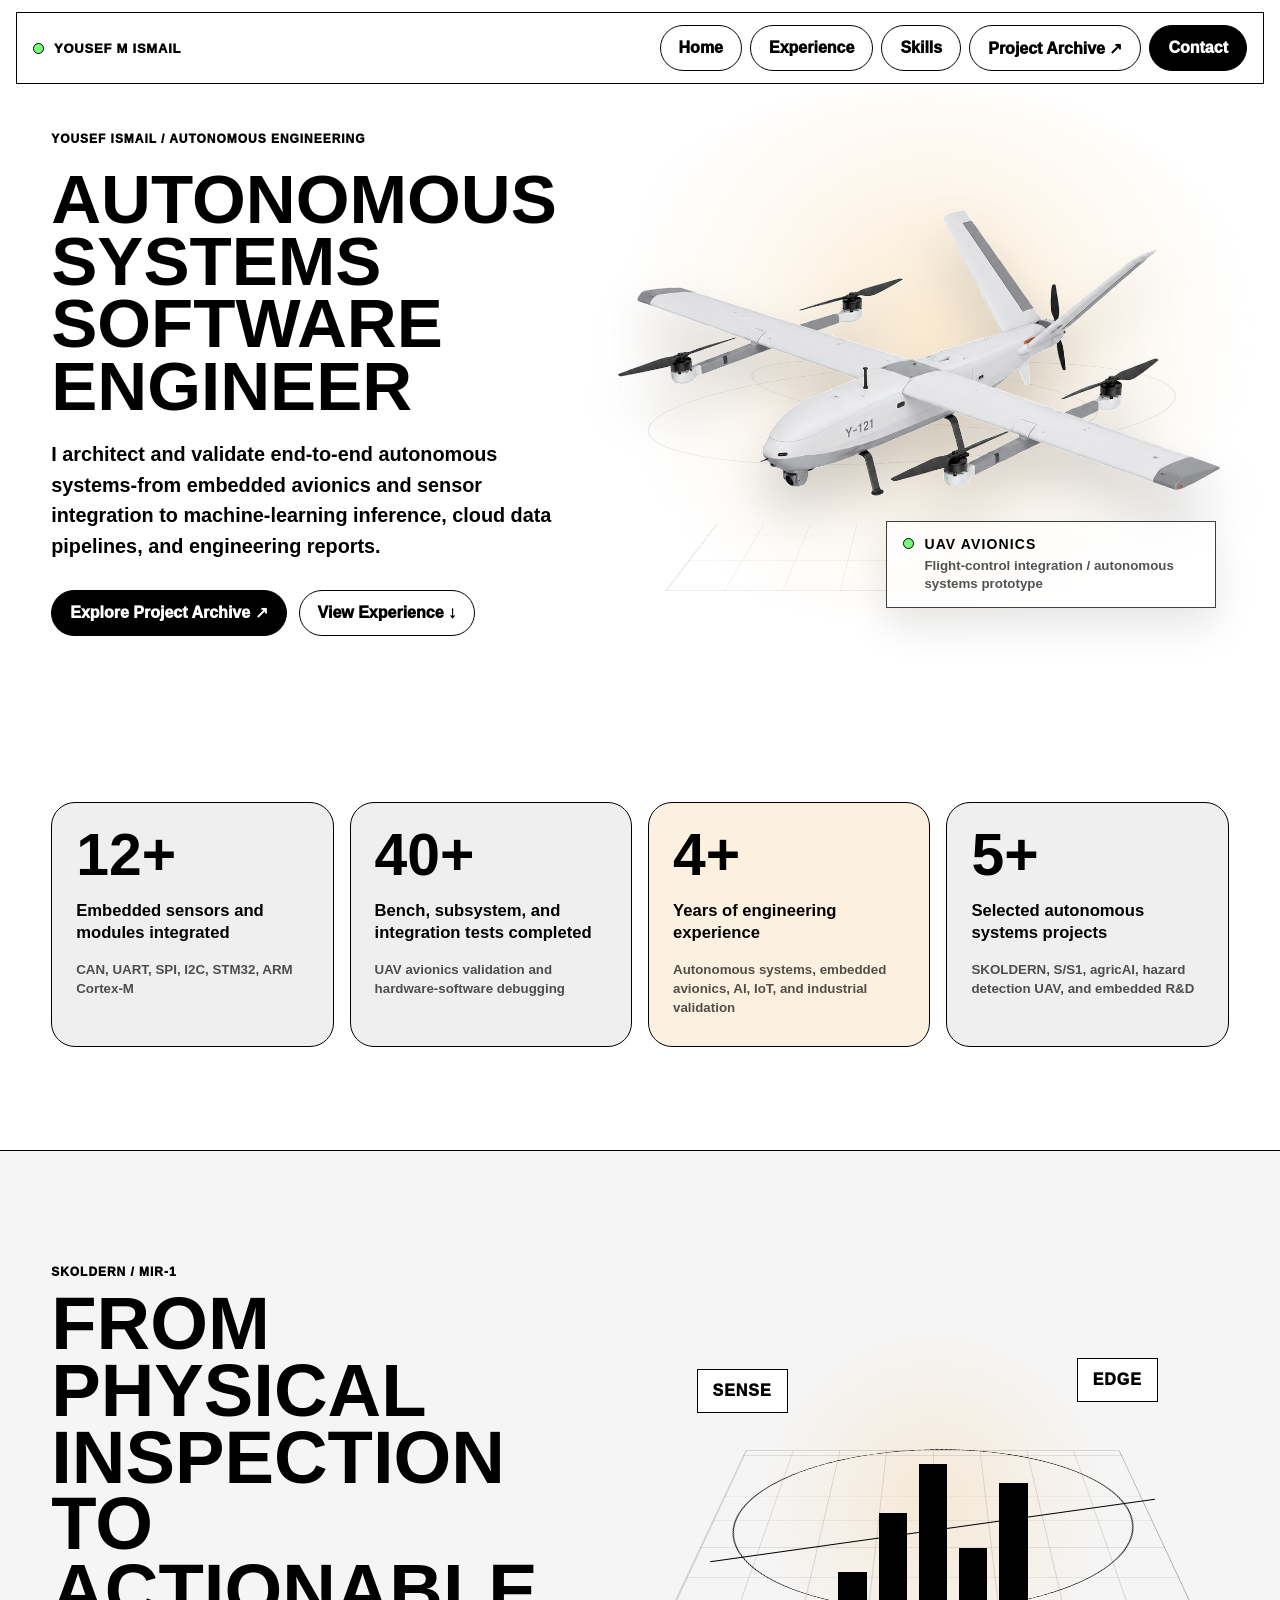
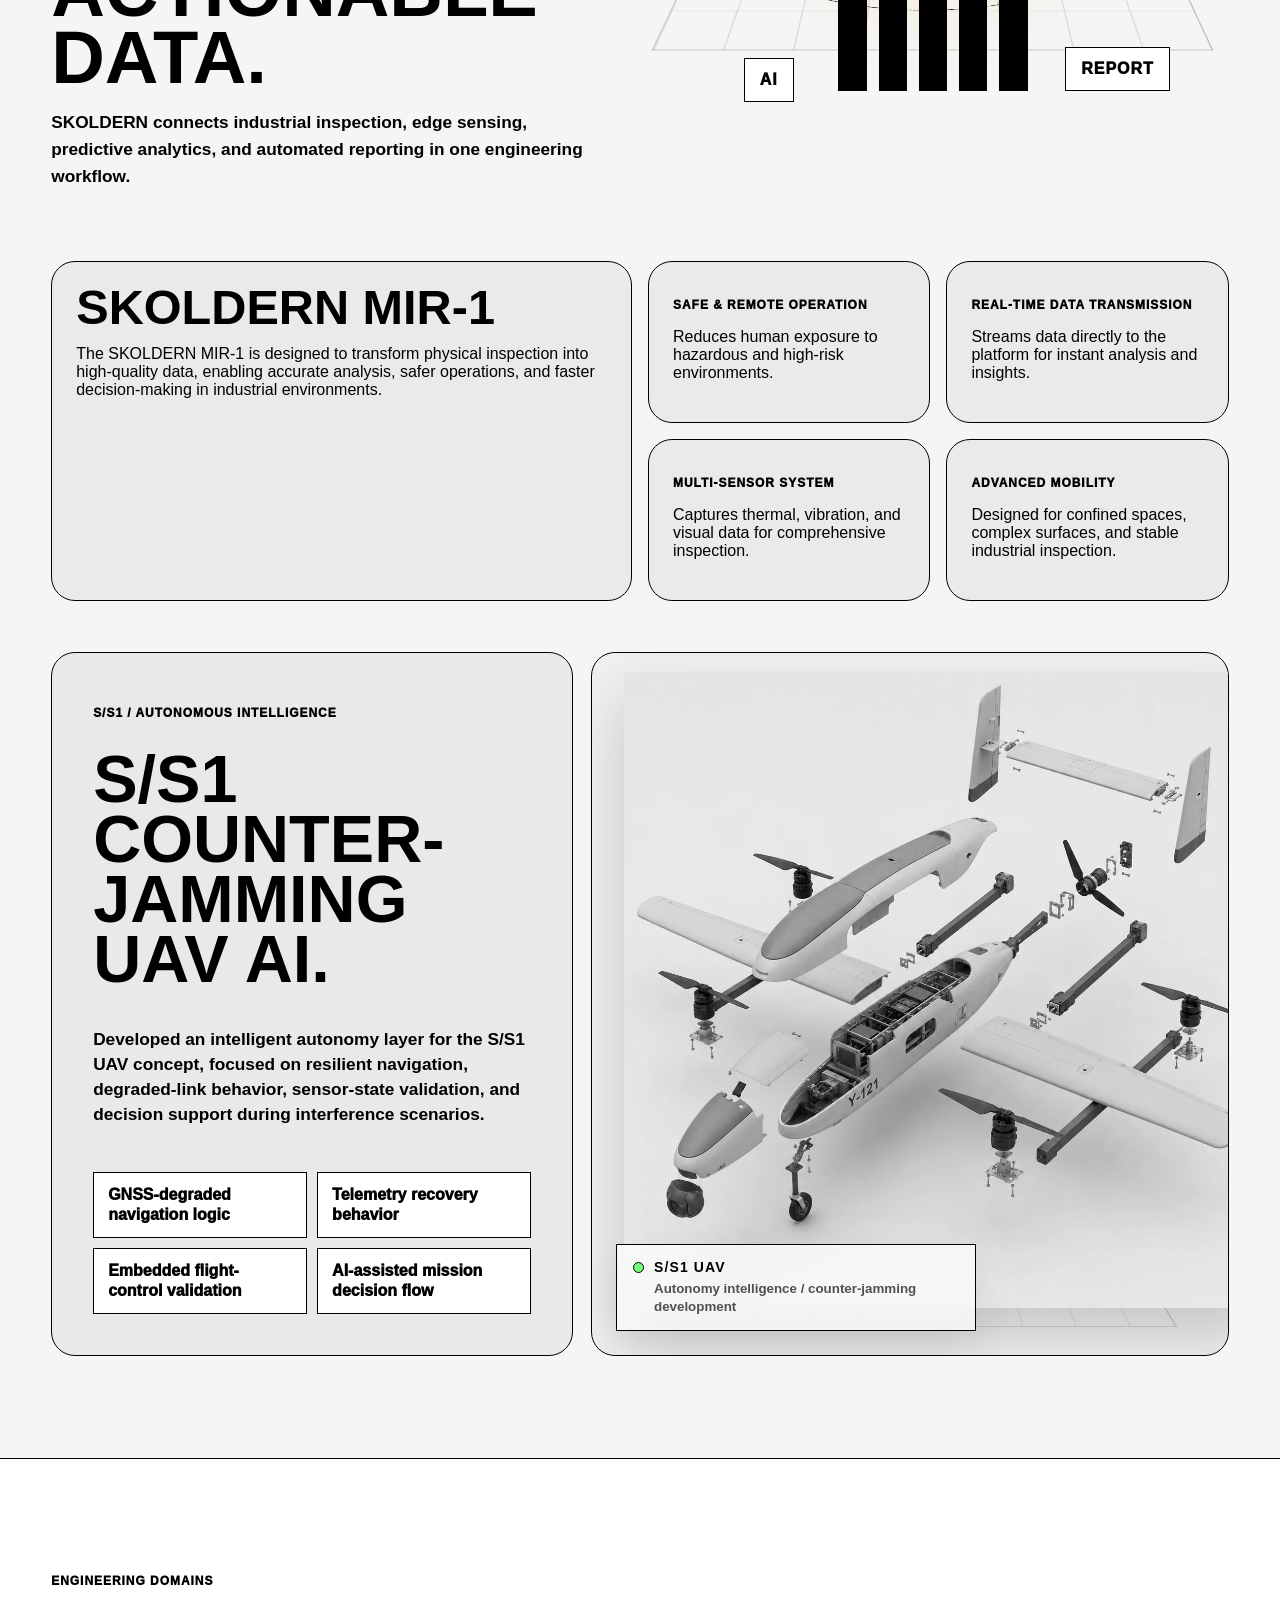
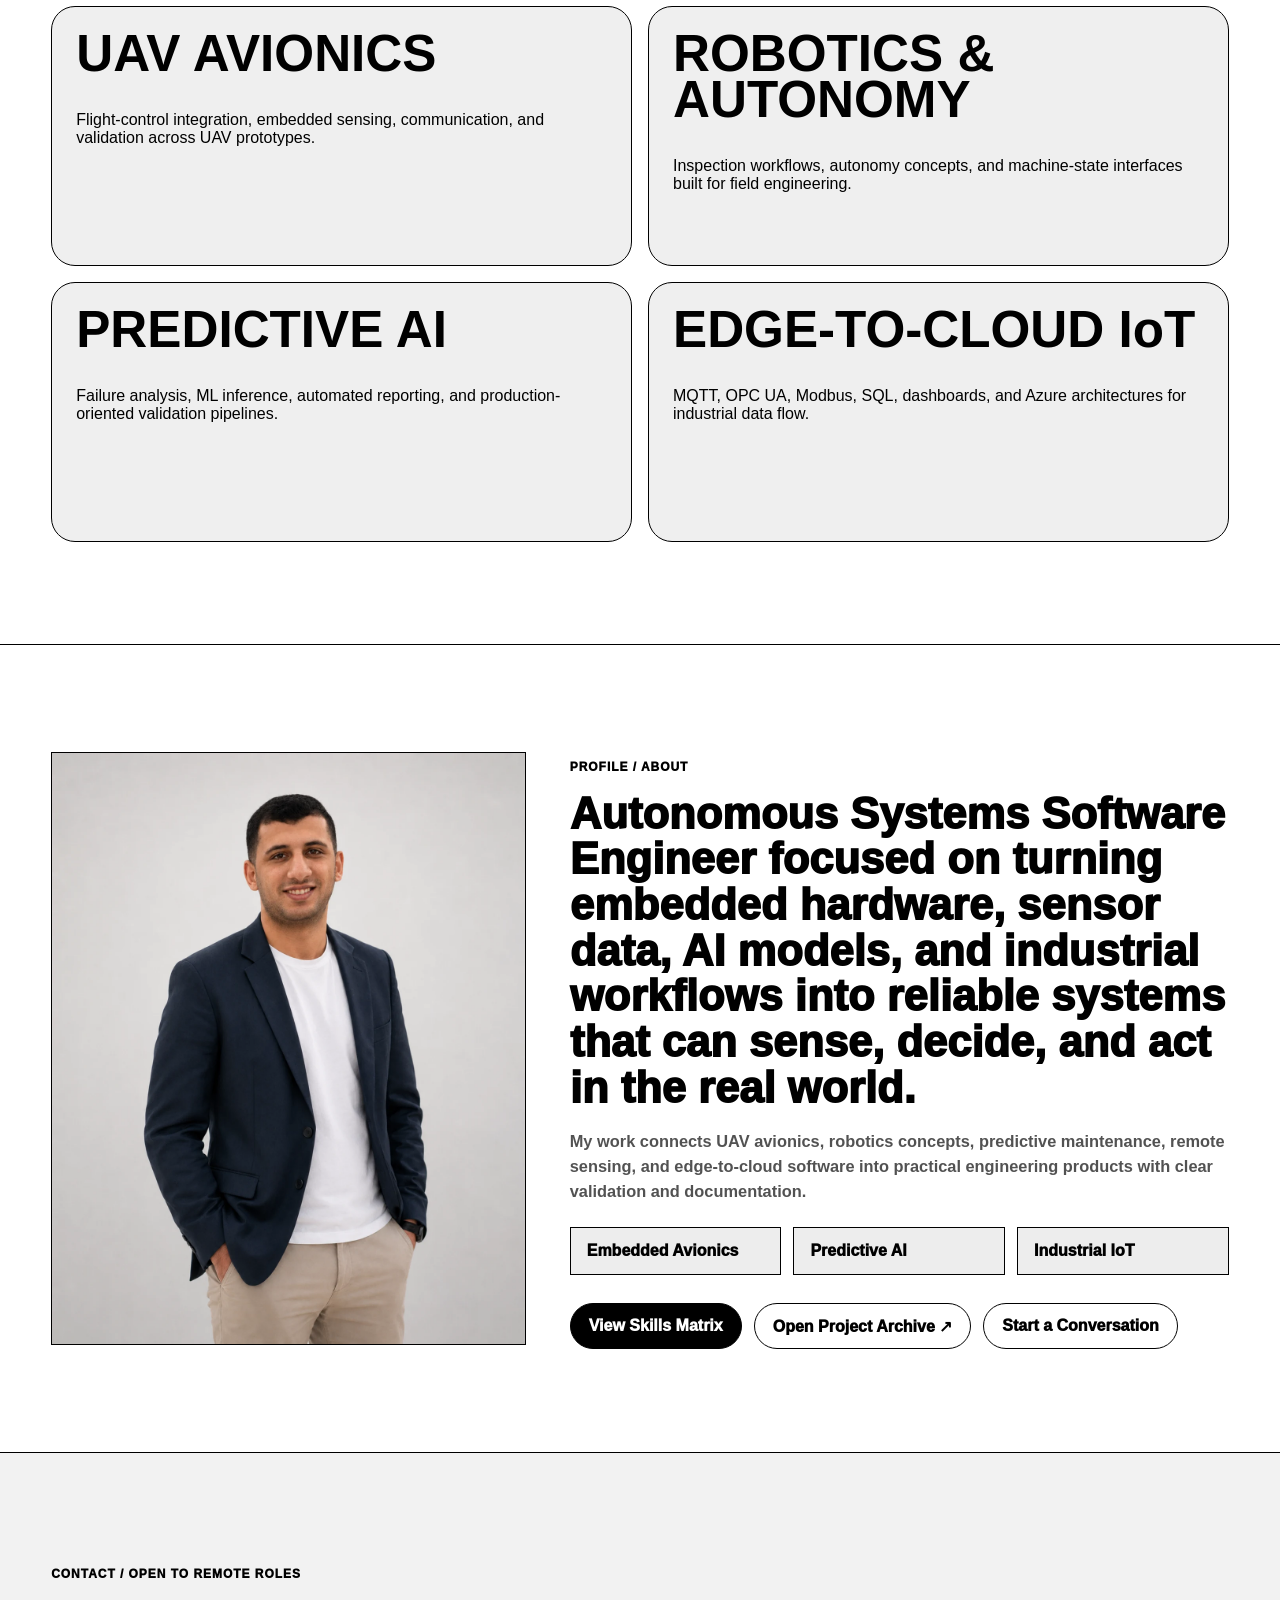
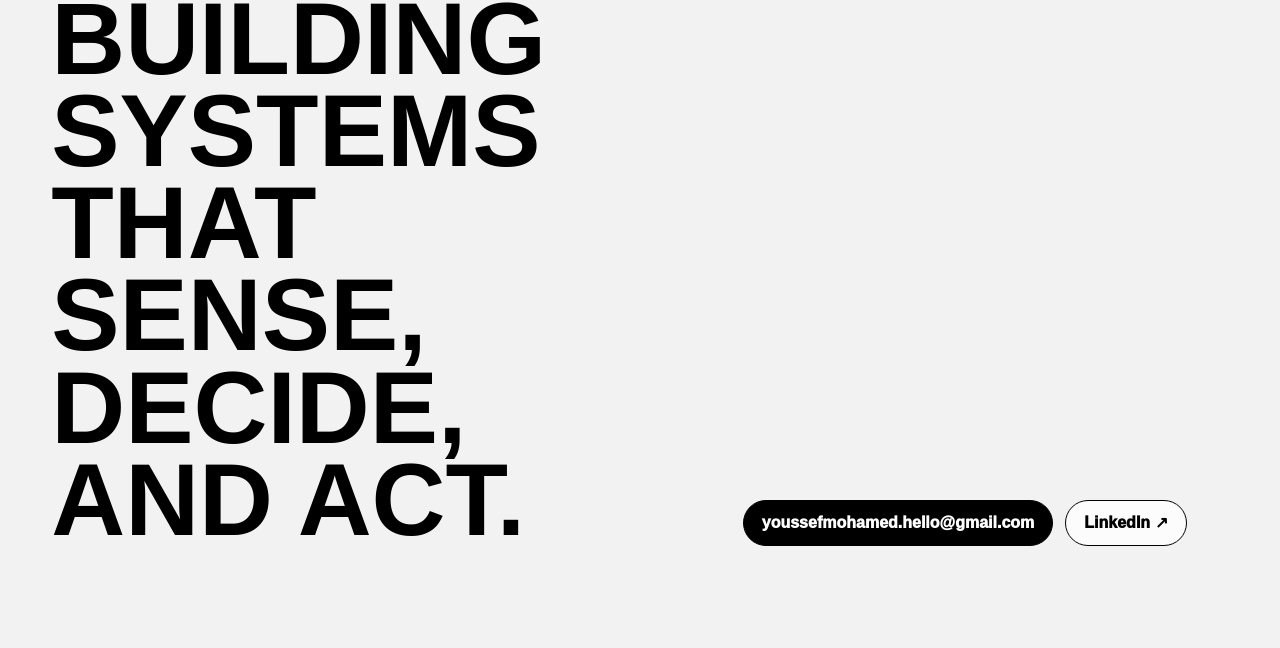
==== index.html @ f55cc29e "Add files via upload" ====
<!doctype html>
<html lang="en">
<head>
  <meta charset="utf-8">
  <meta name="viewport" content="width=device-width, initial-scale=1">
  <title>Yousef Ismail - Autonomous Systems Software Engineer</title>
  <meta name="description" content="Portfolio of Yousef Ismail, an Autonomous Systems Software Engineer specializing in UAV avionics, robotics, embedded systems, predictive maintenance AI, remote sensing, and industrial IoT.">
  <meta property="og:title" content="Yousef Ismail - Autonomous Systems Software Engineer">
  <meta property="og:description" content="Autonomous systems portfolio across UAVs, robotics, AI/ML, IoT, and predictive maintenance.">
  <meta property="og:image" content="assets/og-image.webp">
  <link rel="icon" type="image/svg+xml" href="assets/favicon.svg">
  <link rel="stylesheet" href="css/styles.css">
</head>
<body>
<a class="skip" href="#main">Skip to content</a>
<div class="boot" role="status" aria-live="polite"><div class="boot-card"><div style="display:flex;justify-content:space-between;align-items:center"><p class="micro">INITIALIZING AUTONOMY STACK</p><span class="dot"></span></div><div class="bar"><span></span></div><p class="micro">SYSTEM ONLINE</p></div></div>
<header class="nav-wrap"><nav class="nav" aria-label="Primary navigation"><a class="brand micro" href="index.html"><span class="dot"></span> YOUSEF M ISMAIL</a><button class="btn menu-btn" type="button" aria-expanded="false">☰ Menu</button><div class="nav-links"><a class="btn" href="index.html">Home</a><a class="btn" href="experience.html">Experience</a><a class="btn" href="skills.html">Skills</a><a class="btn" href="https://app.notion.com/p/39bf5271db8d8144888dfe8ed047adbc" target="_blank" rel="noopener noreferrer">Project Archive ↗</a><a class="btn black" href="mailto:youssefmohamed.hello@gmail.com">Contact</a></div></nav></header>
<main id="main">
<section class="hero"><div class="shell hero-grid"><div><p class="micro">YOUSEF ISMAIL / AUTONOMOUS ENGINEERING</p><h1 class="display">AUTONOMOUS<br>SYSTEMS<br>SOFTWARE ENGINEER</h1><p class="lead">I architect and validate end-to-end autonomous systems-from embedded avionics and sensor integration to machine-learning inference, cloud data pipelines, and engineering reports.</p><div class="actions"><a class="btn black" href="https://app.notion.com/p/39bf5271db8d8144888dfe8ed047adbc" target="_blank" rel="noopener noreferrer">Explore Project Archive ↗</a><a class="btn" href="experience.html">View Experience ↓</a></div></div><div class="visual robot-stage home-uav-stage"><div class="halo"></div><div class="orbit orbit-a"></div><div class="orbit orbit-b"></div><div class="robot-floor"></div><img class="robot" src="assets/uav-hero-cutout.png" alt="Autonomous UAV avionics platform concept"><div class="robot-caption"><span class="dot"></span><strong>UAV AVIONICS</strong><small>Flight-control integration / autonomous systems prototype</small></div></div></div></section>
<section class="section" id="impact"><div class="shell metrics"><article class="panel metric reveal"><strong>12+</strong><p>Embedded sensors and modules integrated</p><small>CAN, UART, SPI, I2C, STM32, ARM Cortex-M</small></article><article class="panel metric reveal"><strong>40+</strong><p>Bench, subsystem, and integration tests completed</p><small>UAV avionics validation and hardware-software debugging</small></article><article class="panel metric reveal"><strong>4+</strong><p>Years of engineering experience</p><small>Autonomous systems, embedded avionics, AI, IoT, and industrial validation</small></article><article class="panel metric reveal"><strong>5+</strong><p>Selected autonomous systems projects</p><small>SKOLDERN, S/S1, agricAI, hazard detection UAV, and embedded R&D</small></article></div></section>
<section class="section story"><div class="shell story-grid"><div class="reveal"><p class="micro">SKOLDERN / MIR-1</p><h2 class="display">FROM PHYSICAL INSPECTION TO ACTIONABLE DATA.</h2><p class="lead">SKOLDERN connects industrial inspection, edge sensing, predictive analytics, and automated reporting in one engineering workflow.</p></div><div class="data-visual reveal" aria-label="Animated inspection data diagram"><div class="diagram-ring"></div><div class="diagram-node n1">SENSE</div><div class="diagram-node n2">EDGE</div><div class="diagram-node n3">AI</div><div class="diagram-node n4">REPORT</div><div class="chart-bars"><span></span><span></span><span></span><span></span><span></span></div><div class="signal-line"></div></div></div><div class="shell" style="margin-top:54px"><div class="cards"><article class="panel card reveal"><h3 class="display">SKOLDERN MIR-1</h3><p>The SKOLDERN MIR-1 is designed to transform physical inspection into high-quality data, enabling accurate analysis, safer operations, and faster decision-making in industrial environments.</p></article><div class="cards"><article class="panel card reveal"><p class="micro">Safe & Remote Operation</p><p>Reduces human exposure to hazardous and high-risk environments.</p></article><article class="panel card reveal"><p class="micro">Real-Time Data Transmission</p><p>Streams data directly to the platform for instant analysis and insights.</p></article><article class="panel card reveal"><p class="micro">Multi-Sensor System</p><p>Captures thermal, vibration, and visual data for comprehensive inspection.</p></article><article class="panel card reveal"><p class="micro">Advanced Mobility</p><p>Designed for confined spaces, complex surfaces, and stable industrial inspection.</p></article></div></div></div><div class="shell s1-project-showcase reveal"><div class="s1-project-copy"><p class="micro">S/S1 / AUTONOMOUS INTELLIGENCE</p><h3 class="display">S/S1 COUNTER-JAMMING UAV AI.</h3><p>Developed an intelligent autonomy layer for the S/S1 UAV concept, focused on resilient navigation, degraded-link behavior, sensor-state validation, and decision support during interference scenarios.</p><div class="s1-project-points"><span>GNSS-degraded navigation logic</span><span>Telemetry recovery behavior</span><span>Embedded flight-control validation</span><span>AI-assisted mission decision flow</span></div></div><div class="s1-project-visual"><img src="assets/s1-exploded-uav.webp" alt="Exploded S/S1 autonomous UAV concept"><div class="s1-visual-caption"><span class="dot"></span><strong>S/S1 UAV</strong><small>Autonomy intelligence / counter-jamming development</small></div></div></div></section>
<section class="section"><div class="shell"><p class="micro">ENGINEERING DOMAINS</p><div class="domains" style="margin-top:18px"><article class="panel domain reveal"><h3 class="display">UAV AVIONICS</h3><p>Flight-control integration, embedded sensing, communication, and validation across UAV prototypes.</p></article><article class="panel domain reveal"><h3 class="display">ROBOTICS & AUTONOMY</h3><p>Inspection workflows, autonomy concepts, and machine-state interfaces built for field engineering.</p></article><article class="panel domain reveal"><h3 class="display">PREDICTIVE AI</h3><p>Failure analysis, ML inference, automated reporting, and production-oriented validation pipelines.</p></article><article class="panel domain reveal"><h3 class="display">EDGE-TO-CLOUD IoT</h3><p>MQTT, OPC UA, Modbus, SQL, dashboards, and Azure architectures for industrial data flow.</p></article></div></div></section>
<section class="section" style="border-top:1px solid #000"><div class="shell about"><div class="portrait reveal"><img src="assets/yousef-headshot.webp" alt="Professional portrait of Yousef Ismail"></div><div class="reveal profile-copy"><p class="micro">PROFILE / ABOUT</p><p class="big-copy">Autonomous Systems Software Engineer focused on turning embedded hardware, sensor data, AI models, and industrial workflows into reliable systems that can sense, decide, and act in the real world.</p><p class="profile-note">My work connects UAV avionics, robotics concepts, predictive maintenance, remote sensing, and edge-to-cloud software into practical engineering products with clear validation and documentation.</p><div class="capability-strip"><span>Embedded Avionics</span><span>Predictive AI</span><span>Industrial IoT</span></div><div class="actions"><a class="btn black" href="skills.html">View Skills Matrix</a><a class="btn" href="https://app.notion.com/p/39bf5271db8d8144888dfe8ed047adbc" target="_blank" rel="noopener noreferrer">Open Project Archive ↗</a><a class="btn" href="mailto:youssefmohamed.hello@gmail.com">Start a Conversation</a></div></div></div></section>
</main>
<footer class="section footer"><div class="shell footer-grid"><div><p class="micro">CONTACT / OPEN TO REMOTE ROLES</p><h2 class="display">BUILDING SYSTEMS THAT SENSE, DECIDE, AND ACT.</h2></div><div class="actions"><a class="btn black" href="mailto:youssefmohamed.hello@gmail.com">youssefmohamed.hello@gmail.com</a><a class="btn" href="https://www.linkedin.com/in/yuosfe/" target="_blank" rel="noopener noreferrer">LinkedIn ↗</a></div></div></footer>
<script src="js/main.js"></script>
</body>
</html>
---- css/styles.css ----
:root{--paper:#fff;--ink:#000;--panel:#e2e2e2;--live:#77ff77;--warm:#f7d6a5;--muted:rgba(0,0,0,.68);--max:1540px}*{box-sizing:border-box}html{scroll-behavior:smooth}body{margin:0;background:var(--paper);color:var(--ink);font-family:Manrope,Inter,Segoe UI,Arial,sans-serif;overflow-x:hidden}img{max-width:100%;display:block}a{color:inherit;text-decoration:none}.skip{position:fixed;top:12px;left:12px;z-index:99;transform:translateY(-160%);background:#fff;border:1px solid #000;padding:10px 14px;font-weight:900}.skip:focus{transform:none}.shell{width:min(var(--max),100%);margin:auto}.section{padding:clamp(72px,10vw,150px) clamp(16px,4vw,72px)}.display{font-family:Arial Black,Impact,sans-serif;letter-spacing:0;line-height:.9}.micro{font-size:12px;letter-spacing:.08em;text-transform:uppercase;font-weight:950}.btn{display:inline-flex;align-items:center;justify-content:center;gap:8px;min-height:46px;border:1px solid #000;border-radius:999px;padding:12px 18px;font-weight:950;background:rgba(255,255,255,.78);transition:.18s}.btn:hover{transform:translateY(-2px)}.btn.black{background:#000;color:#fff}.panel{border:1px solid #000;border-radius:24px;background:rgba(226,226,226,.56)}.dot{width:11px;height:11px;border:1px solid #000;border-radius:50%;background:var(--live);display:inline-block;box-shadow:0 0 0 0 rgba(119,255,119,.75);animation:pulse 1.6s infinite}@keyframes pulse{70%{box-shadow:0 0 0 9px rgba(119,255,119,0)}100%{box-shadow:0 0 0 0 rgba(119,255,119,0)}}@keyframes load{from{transform:scaleX(.08)}to{transform:scaleX(1)}}.boot{position:fixed;inset:0;background:#fff;z-index:200;display:grid;place-items:center}.boot.hide{opacity:0;pointer-events:none;transition:.25s}.boot-card{width:min(620px,90vw);border:1px solid #000;padding:22px;background:#fff}.bar{height:8px;border:1px solid #000;margin:26px 0 18px}.bar span{display:block;height:100%;background:#000;transform-origin:left;animation:load 1.1s ease-out forwards}.nav-wrap{position:fixed;top:0;left:0;right:0;z-index:80;padding:12px 16px;transition:.2s}.nav-wrap.scrolled{background:rgba(226,226,226,.82);backdrop-filter:blur(16px)}.nav{max-width:var(--max);margin:auto;border:1px solid #000;background:rgba(255,255,255,.78);backdrop-filter:blur(16px);display:flex;justify-content:space-between;align-items:center;padding:12px 16px}.brand{display:flex;gap:10px;align-items:center}.nav-links{display:flex;gap:8px;align-items:center}.menu-btn{display:none}.hero{min-height:100vh;padding:122px clamp(16px,4vw,72px) 62px;position:relative;overflow:hidden}.hero-grid{display:grid;grid-template-columns:minmax(0,1fr) minmax(340px,460px);gap:32px;align-items:center}.hero h1{font-size:clamp(44px,5.8vw,92px);margin:22px 0;max-width:960px;overflow-wrap:normal}.lead{font-size:clamp(17px,1.55vw,22px);font-weight:800;line-height:1.55;max-width:820px}.actions{display:flex;flex-wrap:wrap;gap:12px;margin-top:28px}.visual{position:relative;min-height:520px;display:grid;place-items:center;perspective:1400px;overflow:visible}.halo{position:absolute;inset:8% 3%;border-radius:50%;background:radial-gradient(circle,rgba(247,214,165,.95),rgba(247,214,165,.22) 46%,transparent 70%);filter:blur(8px)}.grid-field{position:absolute;inset:12% 2% 8%;background:linear-gradient(rgba(0,0,0,.12) 1px,transparent 1px),linear-gradient(90deg,rgba(0,0,0,.12) 1px,transparent 1px);background-size:42px 42px;transform:rotateX(66deg);opacity:.35}.robot{position:relative;z-index:2;width:min(82%,420px);max-height:60vh;object-fit:contain;filter:drop-shadow(0 28px 24px rgba(0,0,0,.16));transition:transform .2s}.label{position:absolute;z-index:3;border:1px solid #000;background:rgba(255,255,255,.86);padding:8px 12px;font-size:12px;font-weight:950;white-space:nowrap}.l1{left:2%;top:20%}.l2{right:2%;top:18%}.l3{left:4%;bottom:22%}.l4{right:0;bottom:27%}.status{position:absolute;right:8px;bottom:16px;z-index:4;width:min(230px,82%);border:1px solid #000;background:rgba(226,226,226,.78);backdrop-filter:blur(10px);padding:15px}.status-head{display:flex;justify-content:space-between;align-items:center;gap:12px}.status strong{display:block;font-size:clamp(22px,2.4vw,30px);line-height:1.05;margin:12px 0}.metrics{display:grid;grid-template-columns:repeat(4,minmax(0,1fr));gap:16px}.metric{padding:24px;min-height:245px}.metric strong{font-size:clamp(38px,4.6vw,76px);font-family:Arial Black,Impact,sans-serif;line-height:.95;display:block;overflow-wrap:anywhere}.metric p{font-size:clamp(15px,1.3vw,20px);font-weight:850;line-height:1.35}.metric small{display:block;margin-top:12px;color:var(--muted);font-weight:800;line-height:1.4}.story{border-top:1px solid #000;border-bottom:1px solid #000;background:rgba(226,226,226,.35)}.story-grid{display:grid;grid-template-columns:.88fr 1.12fr;gap:54px;align-items:center}.story h2,.final h2{font-size:clamp(46px,8vw,126px);margin:0}.stacked{position:relative;min-height:520px}.stacked .halo{z-index:0}.dash-a,.dash-b{position:absolute;border:1px solid #000;object-fit:cover;background:#fff}.dash-a{right:0;top:20px;width:86%;transform:rotate(-2deg)}.dash-b{left:0;bottom:20px;width:56%;transform:rotate(2deg)}.cards{display:grid;grid-template-columns:repeat(2,1fr);gap:16px}.card{padding:24px}.card h3{margin:0 0 16px;font-size:clamp(28px,4vw,54px)}.domains{display:grid;grid-template-columns:repeat(4,1fr);gap:16px}.domain{min-height:260px;padding:24px}.domain h3{font-size:clamp(32px,3.5vw,58px);margin:0 0 34px}.about{display:grid;grid-template-columns:.72fr 1fr;gap:44px;align-items:center}.portrait{border:1px solid #000;background:var(--panel);overflow:hidden}.portrait img{aspect-ratio:4/5;object-fit:cover;width:100%}.big-copy{font-size:clamp(28px,4vw,64px);font-weight:950;line-height:1.05}.tags{display:flex;flex-wrap:wrap;gap:8px;margin-top:28px}.tag{border:1px solid #000;background:rgba(226,226,226,.65);padding:8px 11px;font-size:13px;font-weight:950}.footer{border-top:1px solid #000;background:rgba(226,226,226,.45)}.footer-grid{display:grid;grid-template-columns:1.15fr .85fr;gap:34px;align-items:end}.footer h2{font-size:clamp(48px,8vw,130px);margin:0}.hero-page{padding-top:145px}.hero-page h1{font-size:clamp(54px,10vw,150px);margin:20px 0}.timeline{border-top:1px solid #000;border-bottom:1px solid #000;background:rgba(226,226,226,.35)}.timeline-grid{display:grid;grid-template-columns:.27fr 1fr .34fr;gap:28px}.sticky{position:sticky;top:110px;border:1px solid #000;background:#fff;padding:22px}.role{background:#fff;border:1px solid #000;border-radius:24px;padding:28px;margin-bottom:18px}.role-top{display:flex;justify-content:space-between;gap:20px;border-bottom:1px solid #000;padding-bottom:18px}.role h2{font-size:clamp(28px,4vw,58px);line-height:1;margin:12px 0 8px}.role li{margin:10px 0;font-weight:750;line-height:1.5}.tool-list{display:flex;flex-wrap:wrap;gap:8px;margin-top:18px}.matrix{display:grid;grid-template-columns:repeat(3,1fr);gap:16px}.project-list{display:grid;gap:22px}.project{display:grid;grid-template-columns:.82fr 1.18fr;border:1px solid #000;background:#fff;overflow:hidden}.project-img{position:relative;min-height:330px;border-right:1px solid #000;background:#e2e2e2;overflow:hidden}.project-img img{width:100%;height:100%;object-fit:cover;transition:.4s}.project:hover img{transform:scale(1.04)}.project-body{padding:30px;display:grid;gap:22px}.project h2{font-size:clamp(32px,4.4vw,72px);line-height:1;margin:0}.proof{display:grid;grid-template-columns:repeat(2,1fr);gap:10px}.proof span{border:1px solid #000;background:rgba(226,226,226,.65);padding:12px;font-weight:950}.reveal{opacity:0;transform:translateY(28px);transition:.6s ease}.reveal.show{opacity:1;transform:none}@media(max-width:1180px){.hero-grid{grid-template-columns:1fr}.visual{min-height:430px}.hero h1{font-size:clamp(44px,11vw,104px)}.status{right:18px}.metrics{grid-template-columns:repeat(2,minmax(0,1fr))}.domains{grid-template-columns:repeat(2,1fr)}}@media(max-width:980px){.nav-links{display:none}.menu-btn{display:inline-flex}.nav.open{align-items:flex-start}.nav.open .nav-links{position:fixed;inset:74px 0 0;display:grid;background:#fff;padding:16px;align-content:start}.nav.open .nav-links a{border:1px solid #000;padding:20px;font-family:Arial Black,Impact,sans-serif;font-size:clamp(30px,12vw,78px);border-radius:0}.hero{min-height:auto}.story-grid,.about,.footer-grid,.timeline-grid,.project{grid-template-columns:1fr}.visual{min-height:420px}.metrics,.domains,.cards,.matrix,.proof{grid-template-columns:1fr}.sticky{position:static}.timeline-grid aside{display:none}.project-img{border-right:0;border-bottom:1px solid #000}.hero h1{font-size:clamp(42px,14vw,84px);word-break:normal}.label{display:none}.metric{min-height:auto}}@media(prefers-reduced-motion:reduce){*,*:before,*:after{animation-duration:1ms!important;transition-duration:1ms!important;scroll-behavior:auto!important}.reveal{opacity:1;transform:none}}

.skills-grid{display:grid;grid-template-columns:repeat(2,minmax(0,1fr));gap:18px}.skill-card{border:1px solid #000;border-radius:24px;background:rgba(226,226,226,.5);padding:26px;min-height:290px}.skill-card h2{font-size:clamp(30px,4vw,58px);line-height:1;margin:0 0 18px}.skill-list{display:grid;grid-template-columns:repeat(2,minmax(0,1fr));gap:10px;margin-top:18px}.skill-list span{border:1px solid #000;background:#fff;padding:10px 12px;font-weight:900;font-size:14px}.skill-proof{display:grid;grid-template-columns:repeat(4,minmax(0,1fr));gap:16px}.skill-proof .metric{min-height:210px}.capability-strip{display:grid;grid-template-columns:repeat(3,minmax(0,1fr));gap:12px;margin:26px 0}.capability-strip span{border:1px solid #000;background:rgba(226,226,226,.6);padding:14px 16px;font-weight:950}.about .tags{display:none}@media(max-width:980px){.skills-grid,.skill-list,.skill-proof,.capability-strip{grid-template-columns:1fr}.skill-card{min-height:auto}}

/* Final polish: cleaner 3D hero, animated scroll states, and tighter brand/metric layout. */
.brand{font-size:13px;letter-spacing:.06em;white-space:nowrap}.hero-grid{grid-template-columns:minmax(0,1fr) minmax(380px,520px)}.robot-stage{isolation:isolate;transform-style:preserve-3d}.robot-stage .halo{inset:3% -8% 8%;opacity:.95}.robot-stage .robot{width:min(84%,470px);max-height:64vh;transform-style:preserve-3d;filter:drop-shadow(0 34px 25px rgba(0,0,0,.22));z-index:5}.robot-floor{position:absolute;left:8%;right:8%;bottom:10%;height:34%;border:1px solid rgba(0,0,0,.28);background:linear-gradient(transparent,rgba(247,214,165,.16)),repeating-linear-gradient(90deg,rgba(0,0,0,.12) 0 1px,transparent 1px 42px),repeating-linear-gradient(0deg,rgba(0,0,0,.1) 0 1px,transparent 1px 42px);transform:rotateX(68deg) translateY(8px);transform-origin:center bottom;z-index:1}.orbit{position:absolute;border:1px solid rgba(0,0,0,.36);border-radius:50%;z-index:2;transform-style:preserve-3d}.orbit-a{width:86%;height:46%;transform:rotateX(66deg) rotateZ(-10deg);bottom:17%}.orbit-b{width:62%;height:30%;transform:rotateX(68deg) rotateZ(18deg);bottom:25%;opacity:.6}.robot-caption{position:absolute;right:0;bottom:2%;z-index:8;border:1px solid #000;background:rgba(255,255,255,.82);backdrop-filter:blur(12px);padding:14px 16px;display:grid;grid-template-columns:auto 1fr;gap:5px 10px;align-items:center;max-width:270px}.robot-caption strong{font-size:14px;letter-spacing:.08em}.robot-caption small{grid-column:2;color:var(--muted);font-weight:850;line-height:1.35}.metric:nth-child(3){background:rgba(247,214,165,.34)}.reveal{opacity:0;transform:translateY(46px) scale(.985);transition:opacity .55s ease,transform .7s cubic-bezier(.2,.75,.2,1)}.reveal.show{opacity:1;transform:translateY(0) scale(1)}.reveal.out-up{opacity:.16;transform:translateY(-34px) scale(.99)}.reveal.out-down{opacity:.16;transform:translateY(34px) scale(.99)}.story .reveal:nth-child(odd),.domains .reveal:nth-child(odd),.skills-grid .reveal:nth-child(odd){transition-delay:.04s}.story .reveal:nth-child(even),.domains .reveal:nth-child(even),.skills-grid .reveal:nth-child(even){transition-delay:.1s}@media(max-width:1180px){.hero-grid{grid-template-columns:1fr}.robot-stage .robot{width:min(76%,430px)}.robot-caption{right:18px}}@media(max-width:980px){.brand{font-size:12px}.robot-floor,.orbit{display:none}.robot-caption{left:16px;right:16px;bottom:0;max-width:none}.robot-stage .robot{width:min(86%,390px)}}

/* Screen-by-screen scroll, responsive containment, skill bars, and animated geometry. */
html{scroll-snap-type:y mandatory;scroll-padding-top:0}body{max-width:100vw}.hero,.section,.footer{min-height:100svh;scroll-snap-align:start;scroll-snap-stop:always;display:flex;align-items:center}.shell{max-width:calc(100vw - clamp(32px,8vw,144px))}.nav{max-width:calc(100vw - 32px)}.nav-links{flex-wrap:wrap;justify-content:flex-end}.hero{padding-top:110px}.hero h1{font-size:clamp(48px,5.4vw,90px)}.lead{max-width:760px}.robot-stage .robot{width:min(92%,620px);filter:grayscale(1) contrast(1.1) drop-shadow(0 34px 25px rgba(0,0,0,.22))}.robot-caption{background:rgba(255,255,255,.9)}.domains{grid-template-columns:repeat(2,minmax(0,1fr))}.domain{overflow:hidden}.domain h3{font-size:clamp(34px,4.2vw,72px);overflow-wrap:anywhere}.application-grid{grid-template-columns:repeat(2,minmax(0,1fr))}.application-grid .domain h3{font-size:clamp(34px,4.8vw,78px)}.data-visual{position:relative;min-height:560px;border:1px solid #000;border-radius:28px;background:radial-gradient(circle at 50% 40%,rgba(247,214,165,.42),transparent 42%),linear-gradient(#fff,#f6f6f6);overflow:hidden;isolation:isolate}.data-visual:before{content:"";position:absolute;inset:10%;border:1px solid rgba(0,0,0,.18);transform:perspective(900px) rotateX(62deg);background:repeating-linear-gradient(90deg,rgba(0,0,0,.12) 0 1px,transparent 1px 56px),repeating-linear-gradient(0deg,rgba(0,0,0,.1) 0 1px,transparent 1px 56px);animation:gridDrift 7s ease-in-out infinite alternate}.diagram-ring{position:absolute;inset:16%;border:1px solid #000;border-radius:50%;transform:rotateX(64deg) rotateZ(-12deg);animation:spinRing 8s linear infinite}.diagram-node{position:absolute;border:1px solid #000;background:#fff;padding:12px 15px;font-weight:950;letter-spacing:.06em}.n1{left:10%;top:20%}.n2{right:12%;top:18%}.n3{left:18%;bottom:18%}.n4{right:10%;bottom:20%}.chart-bars{position:absolute;left:34%;right:34%;bottom:20%;height:46%;display:flex;align-items:end;gap:12px}.chart-bars span{flex:1;border:1px solid #000;background:#000;transform-origin:bottom;animation:barPulse 1.8s ease-in-out infinite}.chart-bars span:nth-child(2){height:72%;animation-delay:.15s}.chart-bars span:nth-child(3){height:92%;animation-delay:.3s}.chart-bars span:nth-child(4){height:58%;animation-delay:.45s}.chart-bars span:nth-child(5){height:84%;animation-delay:.6s}.chart-bars span:first-child{height:48%}.signal-line{position:absolute;left:12%;right:12%;top:50%;height:1px;background:#000;transform:rotate(-8deg);animation:signalSweep 3s ease-in-out infinite alternate}.skill-bars{display:grid;gap:14px;margin-top:22px}.skill-row{display:grid;gap:7px}.skill-row span{font-weight:950}.skill-row i{display:block;height:12px;border:1px solid #000;background:#fff;position:relative;overflow:hidden}.skill-row i:before{content:"";position:absolute;inset:0 auto 0 0;width:var(--level);background:#000;transform-origin:left;animation:fillBar 1.15s cubic-bezier(.2,.75,.2,1) both}.skill-list{display:none}.skill-card{min-height:auto}.skill-card p{font-weight:750;line-height:1.45}.skills-hero{min-height:100svh}.skills-hero .lead{max-width:720px}.skill-proof{display:none}@keyframes fillBar{from{transform:scaleX(.85)}to{transform:scaleX(1)}}@keyframes barPulse{0%,100%{transform:scaleY(.72)}50%{transform:scaleY(1)}}@keyframes spinRing{to{transform:rotateX(64deg) rotateZ(348deg)}}@keyframes gridDrift{to{transform:perspective(900px) rotateX(62deg) translateY(-18px)}}@keyframes signalSweep{to{transform:rotate(8deg) translateY(-18px)}}@media(max-width:1180px){.domains,.application-grid{grid-template-columns:1fr 1fr}.hero h1{font-size:clamp(46px,9vw,96px)}}@media(max-width:980px){html{scroll-snap-type:y proximity}.hero,.section,.footer{min-height:auto;scroll-snap-align:start}.shell{max-width:calc(100vw - 32px)}.domains,.application-grid{grid-template-columns:1fr}.data-visual{min-height:430px}.chart-bars{left:28%;right:28%}.nav{max-width:calc(100vw - 24px)}.nav.open .nav-links{overflow:auto}.hero h1{font-size:clamp(40px,13vw,82px)}}@media(prefers-reduced-motion:reduce){html{scroll-snap-type:none}.data-visual:before,.diagram-ring,.chart-bars span,.signal-line,.skill-row i:before{animation:none}}

body{transition:opacity .18s ease,transform .18s ease}body.page-leave{opacity:.08;transform:translateY(10px) scale(.995)}

/* Revert to the calmer original animation model and fix layout overflow. */
html{scroll-snap-type:none!important;scroll-padding-top:0;scroll-behavior:smooth}.hero,.section,.footer{display:block!important;min-height:auto!important;scroll-snap-align:none!important}.hero{min-height:100vh!important;padding-top:122px!important}.section{padding-top:clamp(72px,8vw,120px);padding-bottom:clamp(72px,8vw,120px)}body{transition:none!important;transform:none!important}.reveal,.metric,.domain,.role,.skill-card,.data-visual{opacity:0;transform:translateY(34px);transition:opacity .65s ease,transform .8s cubic-bezier(.2,.75,.2,1)}.reveal.show,.metric.show,.domain.show,.role.show,.skill-card.show,.data-visual.show{opacity:1;transform:none}.reveal.out-up,.reveal.out-down{opacity:0;transform:translateY(34px)}.hero-grid{grid-template-columns:minmax(0,1fr) minmax(420px,620px);align-items:center}.robot-stage{background:transparent!important;overflow:visible}.robot-stage .robot{width:min(94%,680px);max-height:66vh;mix-blend-mode:multiply;filter:grayscale(1) contrast(1.08) drop-shadow(0 34px 25px rgba(0,0,0,.18));background:transparent!important}.robot-floor{opacity:.38}.orbit{opacity:.42}.robot-caption{background:rgba(255,255,255,.72);backdrop-filter:blur(10px)}.story{overflow:hidden}.story-grid{grid-template-columns:minmax(0,.95fr) minmax(360px,1.05fr);gap:clamp(24px,4vw,54px)}.story h2{font-size:clamp(42px,5.8vw,92px);max-width:900px;overflow-wrap:normal}.story .lead{font-size:clamp(17px,1.35vw,21px);max-width:720px}.data-visual{min-height:clamp(360px,42vw,560px);border:none;border-radius:0;background:radial-gradient(circle at 50% 45%,rgba(247,214,165,.38),transparent 42%);overflow:visible}.data-visual:before{inset:12%;border-color:rgba(0,0,0,.16)}.cards{grid-template-columns:minmax(0,1fr) minmax(0,1fr)}.card{overflow:hidden}.card h3{font-size:clamp(30px,3.8vw,62px)}.domains,.application-grid{grid-template-columns:repeat(2,minmax(0,1fr))}.domain h3,.application-grid .domain h3{font-size:clamp(34px,4vw,70px);overflow-wrap:anywhere}.shell{width:min(var(--max),calc(100vw - clamp(32px,8vw,144px)));max-width:none}.nav{max-width:calc(100vw - 32px)}@media(max-width:1180px){.hero-grid,.story-grid{grid-template-columns:1fr}.robot-stage .robot{width:min(82%,620px)}.story h2{font-size:clamp(40px,8vw,84px)}.data-visual{min-height:430px}.domains,.application-grid{grid-template-columns:1fr 1fr}}@media(max-width:980px){.hero{min-height:auto!important}.shell{width:min(100%,calc(100vw - 32px))}.domains,.application-grid,.cards{grid-template-columns:1fr}.robot-stage .robot{width:min(92%,520px)}.robot-floor,.orbit{display:none}.robot-caption{position:relative;left:auto;right:auto;bottom:auto;margin-top:14px;max-width:none}.story h2{font-size:clamp(38px,12vw,72px)}.data-visual{min-height:360px}}

/* Robot cutout final fix: remove the visible image rectangle and integrate the robot into the page. */
.robot-stage{min-height:clamp(520px,58vw,760px);background:transparent!important;overflow:visible;position:relative}.robot-stage:before{content:"";position:absolute;inset:5% -8% 0;border-radius:50%;background:radial-gradient(circle at 52% 45%,rgba(247,214,165,.72),rgba(247,214,165,.24) 42%,transparent 68%);filter:blur(8px);z-index:0}.robot-stage:after{content:"";position:absolute;left:5%;right:5%;bottom:9%;height:31%;background:repeating-linear-gradient(90deg,rgba(0,0,0,.10) 0 1px,transparent 1px 58px),repeating-linear-gradient(0deg,rgba(0,0,0,.08) 0 1px,transparent 1px 58px);border:1px solid rgba(0,0,0,.16);transform:perspective(900px) rotateX(66deg);transform-origin:center bottom;z-index:1}.robot-stage .halo,.robot-floor{display:none!important}.robot-stage .robot{position:relative;z-index:4;width:min(100%,760px);max-height:72vh;object-fit:contain;background:transparent!important;mix-blend-mode:normal!important;filter:contrast(1.08) saturate(.92) drop-shadow(0 34px 28px rgba(0,0,0,.24))!important}.orbit{z-index:2;border-color:rgba(0,0,0,.24)}.orbit-a{width:86%;height:38%;bottom:21%}.orbit-b{width:58%;height:24%;bottom:31%}.robot-caption{right:4%;bottom:5%;background:rgba(255,255,255,.66);border:1px solid rgba(0,0,0,.75);box-shadow:0 18px 40px rgba(0,0,0,.10)}@media(max-width:1180px){.robot-stage{min-height:520px}.robot-stage .robot{width:min(92%,680px)}}@media(max-width:980px){.robot-stage{min-height:440px}.robot-stage:after,.orbit{display:none}.robot-stage .robot{width:min(100%,560px)}.robot-caption{position:relative;right:auto;bottom:auto;margin-inline:auto;width:min(100%,360px)}}

/* Final request polish: remove huge Experience heading scale and keep page hero close to Skills sizing. */
.hero-page h1{font-size:clamp(46px,6.2vw,92px)!important;max-width:980px;overflow-wrap:normal}.hero-page{padding-top:clamp(130px,12vw,170px)}.hero-page .lead{font-size:clamp(17px,1.45vw,22px);max-width:840px}.experience-compact h1{font-size:clamp(44px,5.8vw,86px)!important}.actions:empty{display:none}
@media(max-width:980px){.hero-page h1{font-size:clamp(38px,12vw,72px)!important;word-break:normal}}

/* Final asset swap: UAV on Home, MIR-1 robot on Experience. */
.home-uav-stage{min-height:clamp(500px,48vw,720px);align-self:stretch}
.home-uav-stage:before{inset:4% -6% 3%;background:radial-gradient(circle at 52% 46%,rgba(247,214,165,.5),rgba(247,214,165,.16) 40%,transparent 68%);filter:blur(10px)}
.home-uav-stage:after{left:9%;right:7%;bottom:8%;height:26%;opacity:.55}
.home-uav-stage .robot{width:min(100%,740px);max-height:68vh;object-fit:contain;filter:contrast(1.04) saturate(.9) drop-shadow(0 30px 26px rgba(0,0,0,.18))!important}
.home-uav-stage .robot-caption{right:2%;bottom:5%;max-width:330px;background:rgba(255,255,255,.72)}
.experience-hero{min-height:100vh!important;display:flex!important;align-items:center!important;overflow:hidden}
.experience-hero-grid{display:grid;grid-template-columns:minmax(0,1fr) minmax(420px,620px);gap:clamp(28px,4vw,72px);align-items:center;width:100%}
.experience-hero-copy{min-width:0;position:relative;z-index:3}
.experience-hero h1{font-size:clamp(46px,5.9vw,88px)!important;max-width:900px;line-height:.92;margin:20px 0;overflow-wrap:normal}
.experience-robot-stage{min-height:clamp(500px,47vw,700px)}
.experience-robot-stage:before{inset:2% -8% 0;background:radial-gradient(circle at 52% 44%,rgba(247,214,165,.54),rgba(247,214,165,.18) 42%,transparent 69%)}
.experience-robot-stage .robot{width:min(100%,710px);max-height:68vh;filter:contrast(1.07) saturate(.9) drop-shadow(0 32px 28px rgba(0,0,0,.22))!important}
.experience-robot-stage .robot-caption{right:3%;bottom:5%;max-width:340px;background:rgba(255,255,255,.72)}
.robot-stage img.robot{background:transparent!important;border:0!important;box-shadow:none!important}
@media(max-width:1180px){.experience-hero{min-height:auto!important;display:block!important}.experience-hero-grid{grid-template-columns:1fr}.experience-hero-copy{text-align:left}.experience-robot-stage{min-height:500px;margin-top:28px}.home-uav-stage .robot,.experience-robot-stage .robot{width:min(92%,680px)}}
@media(max-width:980px){.home-uav-stage,.experience-robot-stage{min-height:420px}.home-uav-stage:before,.experience-robot-stage:before{inset:8% -10% 4%}.home-uav-stage .robot,.experience-robot-stage .robot{width:min(100%,560px);max-height:52vh}.home-uav-stage .robot-caption,.experience-robot-stage .robot-caption{position:relative;right:auto;bottom:auto;margin:14px auto 0;width:min(100%,360px)}.experience-hero h1{font-size:clamp(38px,11vw,68px)!important}}

/* S/S1 project showcase: second project block in the story section. */
.s1-project-showcase{margin-top:clamp(28px,4vw,64px);display:grid;grid-template-columns:minmax(0,.9fr) minmax(420px,1.1fr);gap:18px;align-items:stretch}
.s1-project-copy{border:1px solid #000;border-radius:24px;background:rgba(226,226,226,.58);padding:clamp(24px,3.2vw,44px);display:flex;flex-direction:column;justify-content:space-between;min-height:430px;overflow:hidden}
.s1-project-copy h3{font-size:clamp(36px,5.2vw,86px);line-height:.9;margin:18px 0 20px;max-width:760px}
.s1-project-copy p:not(.micro){font-size:clamp(17px,1.35vw,22px);line-height:1.45;font-weight:760;max-width:760px}
.s1-project-points{display:grid;grid-template-columns:repeat(2,minmax(0,1fr));gap:10px;margin-top:28px}
.s1-project-points span{border:1px solid #000;background:#fff;padding:12px 14px;font-weight:950;line-height:1.25}
.s1-project-visual{position:relative;min-height:430px;border:1px solid #000;border-radius:24px;background:radial-gradient(circle at 48% 42%,rgba(247,214,165,.3),transparent 48%),rgba(226,226,226,.28);overflow:hidden;isolation:isolate}
.s1-project-visual:before{content:"";position:absolute;inset:12% 8% 4%;border:1px solid rgba(0,0,0,.16);background:repeating-linear-gradient(90deg,rgba(0,0,0,.08) 0 1px,transparent 1px 54px),repeating-linear-gradient(0deg,rgba(0,0,0,.07) 0 1px,transparent 1px 54px);transform:perspective(900px) rotateX(64deg);transform-origin:center bottom;z-index:0}
.s1-project-visual img{position:absolute;inset:-8% -5% auto auto;width:112%;height:112%;object-fit:contain;z-index:2;filter:grayscale(1) contrast(1.04) drop-shadow(0 28px 30px rgba(0,0,0,.18));animation:s1Float 6s ease-in-out infinite alternate}
.s1-visual-caption{position:absolute;left:24px;bottom:24px;z-index:4;border:1px solid #000;background:rgba(255,255,255,.72);backdrop-filter:blur(10px);padding:14px 16px;display:grid;grid-template-columns:auto 1fr;gap:5px 10px;align-items:center;max-width:360px;box-shadow:0 18px 40px rgba(0,0,0,.08)}
.s1-visual-caption strong{font-size:14px;letter-spacing:.08em}.s1-visual-caption small{grid-column:2;color:var(--muted);font-weight:850;line-height:1.35}
@keyframes s1Float{from{transform:translate3d(0,0,0) scale(1)}to{transform:translate3d(-12px,-14px,0) scale(1.02)}}
@media(max-width:1180px){.s1-project-showcase{grid-template-columns:1fr}.s1-project-copy{min-height:auto}.s1-project-visual{min-height:520px}.s1-project-visual img{width:108%;height:108%;inset:-5% -4% auto auto}}
@media(max-width:980px){.s1-project-copy h3{font-size:clamp(34px,10vw,66px)}.s1-project-points{grid-template-columns:1fr}.s1-project-visual{min-height:390px}.s1-project-visual:before{display:none}.s1-project-visual img{position:relative;inset:auto;width:115%;height:auto;max-width:none;margin-left:-8%;padding-top:18px}.s1-visual-caption{position:relative;left:auto;bottom:auto;margin:0 16px 16px;max-width:none}}

/* Final top-spacing correction: keep page starts tight under the fixed navigation. */
.hero{padding-top:clamp(96px,7vw,118px)!important;padding-bottom:clamp(44px,5vw,72px)!important;min-height:auto!important}
.hero-grid{align-items:start!important}
.hero-grid > div:first-child{padding-top:clamp(10px,2vw,24px)}
.home-uav-stage{margin-top:clamp(-34px,-2vw,-12px);min-height:clamp(430px,42vw,640px)}
.hero-page{padding-top:clamp(106px,7vw,126px)!important;padding-bottom:clamp(56px,6vw,86px)!important}
.experience-hero{min-height:auto!important;display:block!important;align-items:unset!important;overflow:visible!important}
.experience-hero-grid{align-items:start!important}
.experience-hero-copy{padding-top:clamp(8px,1.6vw,20px)}
.experience-robot-stage{margin-top:clamp(-28px,-1.8vw,-10px);min-height:clamp(420px,40vw,620px)}
.skills-hero{min-height:auto!important}
@media(max-width:980px){.hero{padding-top:104px!important}.hero-page{padding-top:108px!important}.hero-grid > div:first-child,.experience-hero-copy{padding-top:0}.home-uav-stage,.experience-robot-stage{margin-top:18px;min-height:360px}}

/* Final Skills page rewrite layout. */
.skills-hero h1{font-size:clamp(44px,7vw,104px)!important;max-width:1180px;line-height:.9}
.skills-hero .lead{max-width:1050px;font-size:clamp(17px,1.45vw,22px)}
.skills-stack-grid{grid-template-columns:repeat(2,minmax(0,1fr));gap:18px}
.skills-stack-grid .skill-card{padding:clamp(22px,2.5vw,34px);min-height:auto;background:rgba(226,226,226,.52);overflow:hidden}
.skills-stack-grid .skill-card h2{font-size:clamp(28px,3.4vw,54px);line-height:1;margin:14px 0 14px;max-width:760px}
.skills-stack-grid .skill-card p:not(.micro){font-size:clamp(15px,1.12vw,18px);font-weight:760;line-height:1.48;max-width:780px}
.skills-stack-grid .skill-bars{grid-template-columns:repeat(2,minmax(0,1fr));display:grid;gap:12px;margin-top:24px}
.skills-stack-grid .skill-row{gap:7px;min-width:0}
.skills-stack-grid .skill-row span{font-size:13px;line-height:1.2;overflow-wrap:anywhere}
.skills-stack-grid .skill-row i{height:10px;border-radius:0}
.skills-application-grid{grid-template-columns:repeat(2,minmax(0,1fr))!important}
.skills-application-grid .domain{min-height:300px;padding:clamp(22px,2.6vw,36px)}
.skills-application-grid .domain h3{font-size:clamp(32px,4.4vw,68px);line-height:.92;margin-bottom:26px;overflow-wrap:normal}
.skills-application-grid .domain p{font-size:clamp(16px,1.22vw,20px);line-height:1.42}
@media(max-width:1180px){.skills-stack-grid{grid-template-columns:1fr}.skills-stack-grid .skill-bars{grid-template-columns:repeat(2,minmax(0,1fr))}.skills-application-grid{grid-template-columns:1fr!important}}
@media(max-width:720px){.skills-stack-grid .skill-bars{grid-template-columns:1fr}.skills-hero h1{font-size:clamp(38px,11vw,68px)!important}.skills-application-grid .domain h3{font-size:clamp(30px,10vw,58px)}}

/* Profile/About copy restoration. */
.profile-copy{align-self:center;max-width:980px}
.profile-copy .big-copy{font-size:clamp(28px,3.4vw,58px);line-height:1.05;margin:18px 0 18px;max-width:980px}
.profile-note{font-size:clamp(16px,1.28vw,21px);font-weight:780;line-height:1.5;max-width:900px;margin:0 0 24px;color:var(--muted)}
.profile-copy .capability-strip{margin-top:22px}
@media(max-width:980px){.profile-copy .big-copy{font-size:clamp(28px,9vw,48px)}.profile-note{font-size:16px}}

/* Skills hero dashboard visual and final responsive hardening. */
.skills-hero-grid{display:grid;grid-template-columns:minmax(0,1fr) minmax(380px,620px);gap:clamp(24px,4vw,70px);align-items:center;width:100%}
.skills-hero-copy{min-width:0;position:relative;z-index:2}
.skills-hero-visual{position:relative;min-height:clamp(360px,35vw,560px);display:grid;place-items:center;overflow:visible;isolation:isolate}
.skills-hero-glow{position:absolute;inset:0 -8% 2%;border-radius:50%;background:radial-gradient(circle at 50% 45%,rgba(247,214,165,.55),rgba(247,214,165,.16) 42%,transparent 70%);filter:blur(10px);z-index:0}
.skills-hero-visual:after{content:"";position:absolute;left:7%;right:7%;bottom:5%;height:28%;border:1px solid rgba(0,0,0,.14);background:repeating-linear-gradient(90deg,rgba(0,0,0,.08) 0 1px,transparent 1px 54px),repeating-linear-gradient(0deg,rgba(0,0,0,.06) 0 1px,transparent 1px 54px);transform:perspective(900px) rotateX(65deg);transform-origin:center bottom;z-index:1}
.skills-hero-visual img{position:relative;z-index:2;width:min(106%,720px);max-width:none;object-fit:contain;filter:contrast(1.04) saturate(.95) drop-shadow(0 30px 28px rgba(0,0,0,.18));animation:skillsDashFloat 6s ease-in-out infinite alternate}
.skills-hero-caption{position:absolute;right:0;bottom:4%;z-index:4;border:1px solid #000;background:rgba(255,255,255,.74);backdrop-filter:blur(10px);padding:14px 16px;display:grid;grid-template-columns:auto 1fr;gap:5px 10px;align-items:center;max-width:330px;box-shadow:0 18px 40px rgba(0,0,0,.08)}
.skills-hero-caption strong{font-size:14px;letter-spacing:.08em}.skills-hero-caption small{grid-column:2;color:var(--muted);font-weight:850;line-height:1.35}
@keyframes skillsDashFloat{from{transform:translate3d(0,0,0) scale(1)}to{transform:translate3d(-10px,-12px,0) scale(1.015)}}
@media(max-width:1180px){.skills-hero-grid{grid-template-columns:1fr}.skills-hero-visual{min-height:460px}.skills-hero-visual img{width:min(100%,760px)}}

/* Final phone and tablet pass: prevent overflow and give mobile its own composition. */
html,body{max-width:100%;overflow-x:hidden}.nav,.shell{min-width:0}.display,.lead,.micro,.btn,.domain h3,.skill-card h2{max-width:100%}
@media(max-width:760px){
  .nav-wrap{padding:8px}.nav{padding:10px 11px;gap:10px;max-width:calc(100vw - 16px)}.brand{font-size:11px;letter-spacing:.04em;min-width:0;overflow:hidden;text-overflow:ellipsis}.brand .dot{flex:0 0 auto}.menu-btn{min-height:40px;padding:9px 12px;font-size:13px}.nav.open .nav-links{position:fixed;left:8px;right:8px;top:66px;bottom:auto;max-height:calc(100dvh - 76px);overflow:auto;display:grid;gap:8px;background:#fff;border:1px solid #000;padding:10px;z-index:120}.nav.open .nav-links a{border-radius:12px;min-height:48px;padding:12px 14px;font-family:Manrope,Inter,Segoe UI,Arial,sans-serif;font-size:18px;justify-content:flex-start}
  .section{padding:58px 16px!important}.hero,.hero-page{padding:100px 16px 54px!important}.shell{width:100%!important;max-width:100%!important}.actions{gap:10px}.actions .btn{width:100%;min-height:44px;padding:11px 14px}.lead{font-size:16px!important;line-height:1.48}.micro{font-size:11px;line-height:1.35}.hero h1,.hero-page h1,.skills-hero h1{font-size:clamp(38px,15vw,58px)!important;line-height:.9;overflow-wrap:anywhere}.hero-grid,.experience-hero-grid,.skills-hero-grid,.story-grid,.about,.footer-grid{grid-template-columns:1fr!important;gap:24px!important}.home-uav-stage,.experience-robot-stage,.skills-hero-visual{min-height:300px!important;margin-top:10px!important}.skills-hero-visual:after,.skills-hero-glow{display:none}.skills-hero-visual img{width:112%;margin-left:-6%;animation:none}.skills-hero-caption{position:relative;right:auto;bottom:auto;margin:10px auto 0;width:100%;max-width:100%}.metrics,.skills-stack-grid,.skills-stack-grid .skill-bars,.skills-application-grid,.domains,.application-grid,.cards,.capability-strip,.s1-project-points{grid-template-columns:1fr!important}.metric,.skill-card,.domain,.card,.s1-project-copy{border-radius:18px!important;padding:20px!important}.metric strong{font-size:46px}.skills-stack-grid .skill-card h2,.domain h3,.skills-application-grid .domain h3,.s1-project-copy h3{font-size:clamp(28px,11vw,46px)!important;line-height:.96;overflow-wrap:anywhere}.skill-row span{font-size:13px}.skill-row i{height:10px}.portrait img{aspect-ratio:4/4.6}.profile-copy .big-copy{font-size:clamp(28px,10vw,44px)!important}.footer h2{font-size:clamp(34px,13vw,58px)!important;overflow-wrap:anywhere}.s1-project-showcase{grid-template-columns:1fr!important}.s1-project-visual{min-height:320px}.s1-project-visual img{animation:none}.data-visual{min-height:310px!important;overflow:hidden}
}
@media(max-width:420px){.hero h1,.hero-page h1,.skills-hero h1{font-size:clamp(34px,14vw,50px)!important}.btn{font-size:14px}.skills-hero-visual img{width:124%;margin-left:-12%}.robot-caption,.skills-hero-caption,.s1-visual-caption{font-size:13px}.skill-card p:not(.micro),.domain p,.profile-note{font-size:15px!important}}
@media(prefers-reduced-motion:reduce){.skills-hero-visual img{animation:none!important}}

/* Remove the white dashboard image rectangle completely. */
.skills-hero-visual{background:transparent!important}
.skills-hero-visual img[src*="skills-dashboard-hero-cutout"]{background:transparent!important;mix-blend-mode:normal!important;border:0!important;box-shadow:none!important}
.skills-hero-visual:after{opacity:.35}
@media(max-width:760px){.skills-hero-visual:after{display:none!important}}
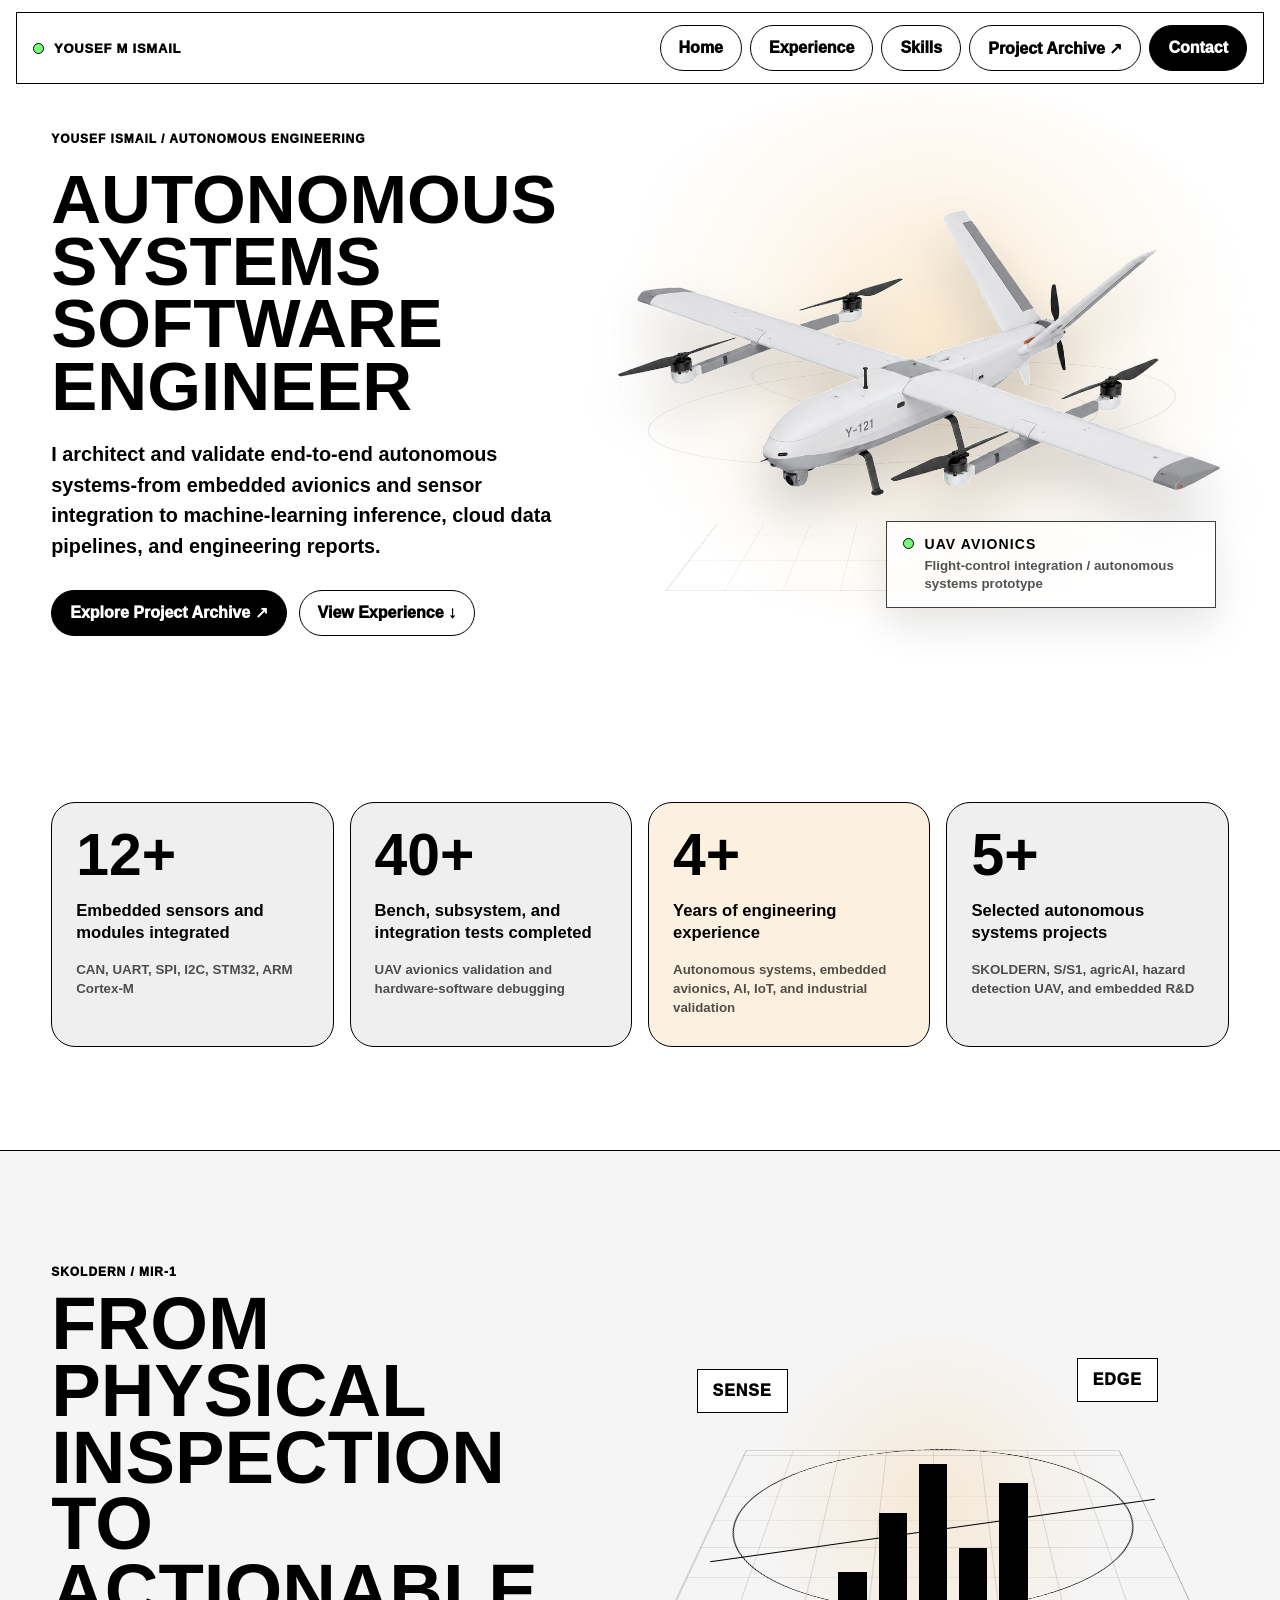
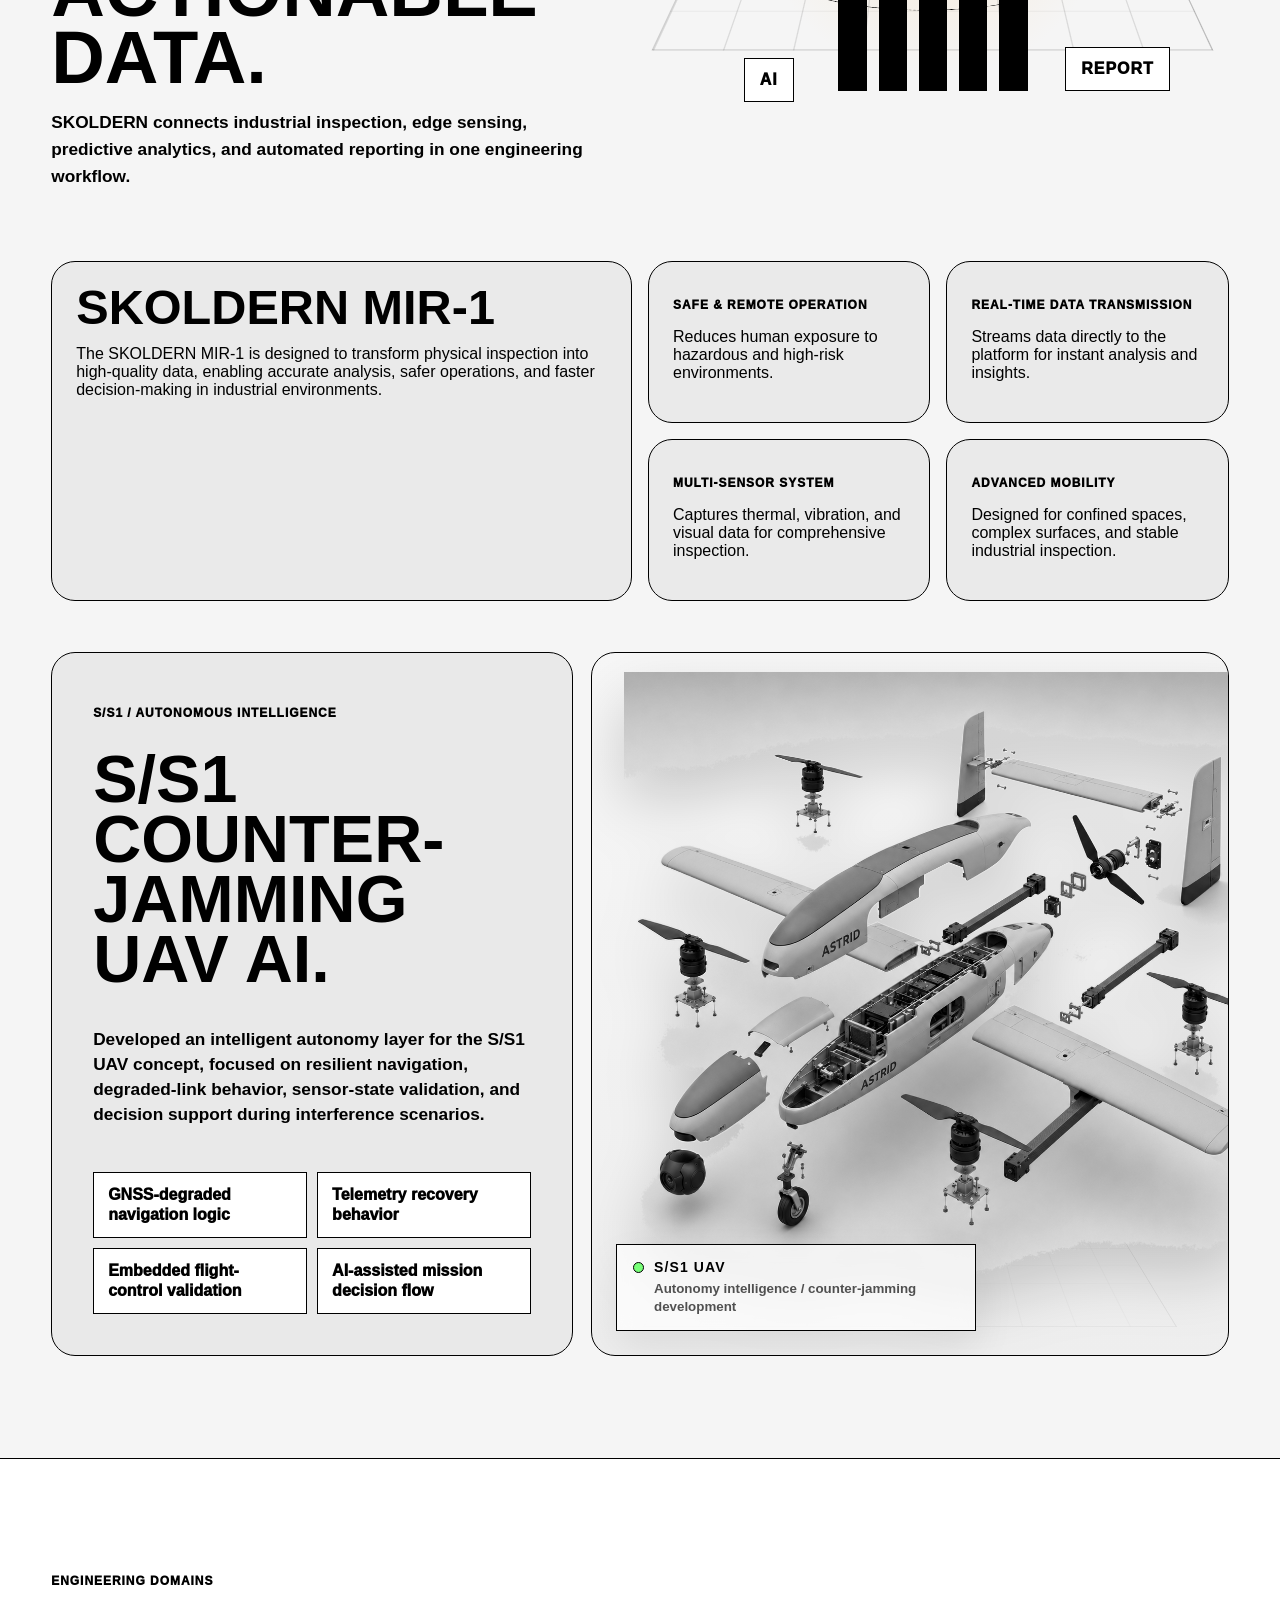
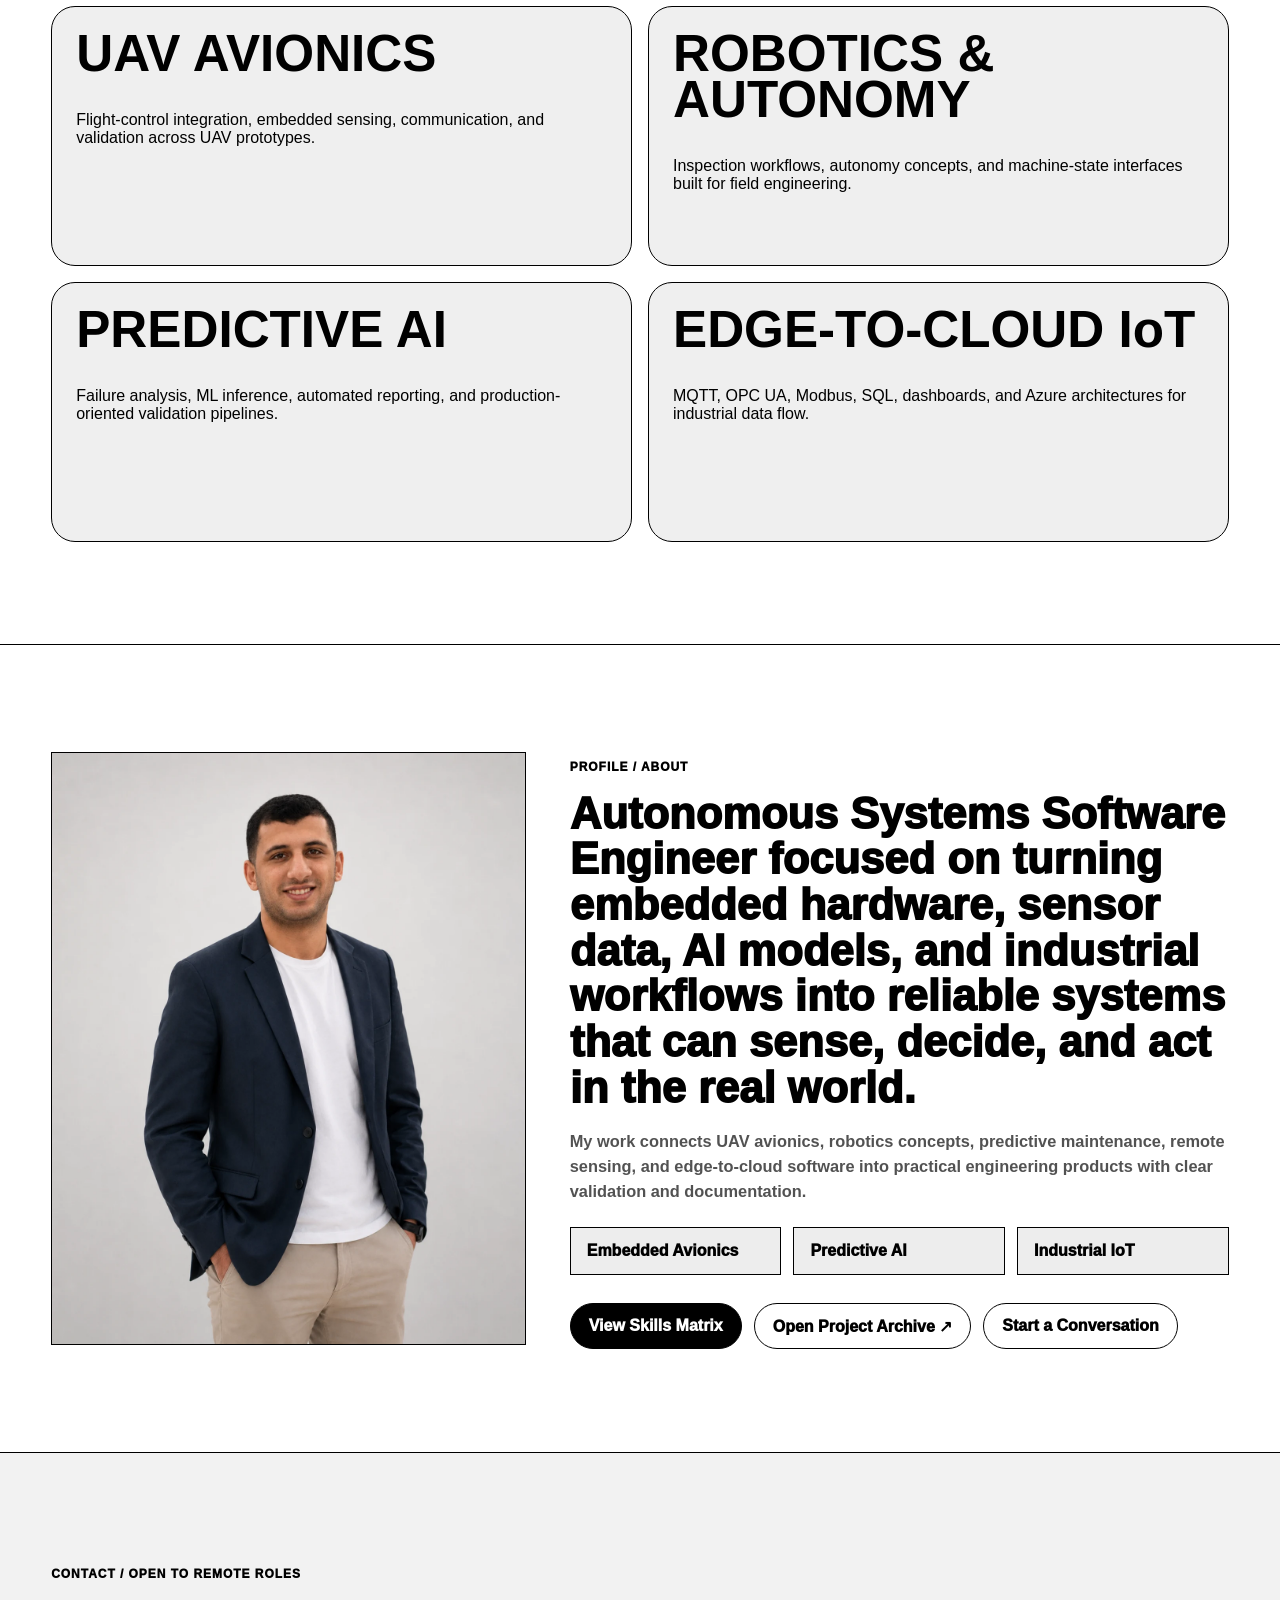
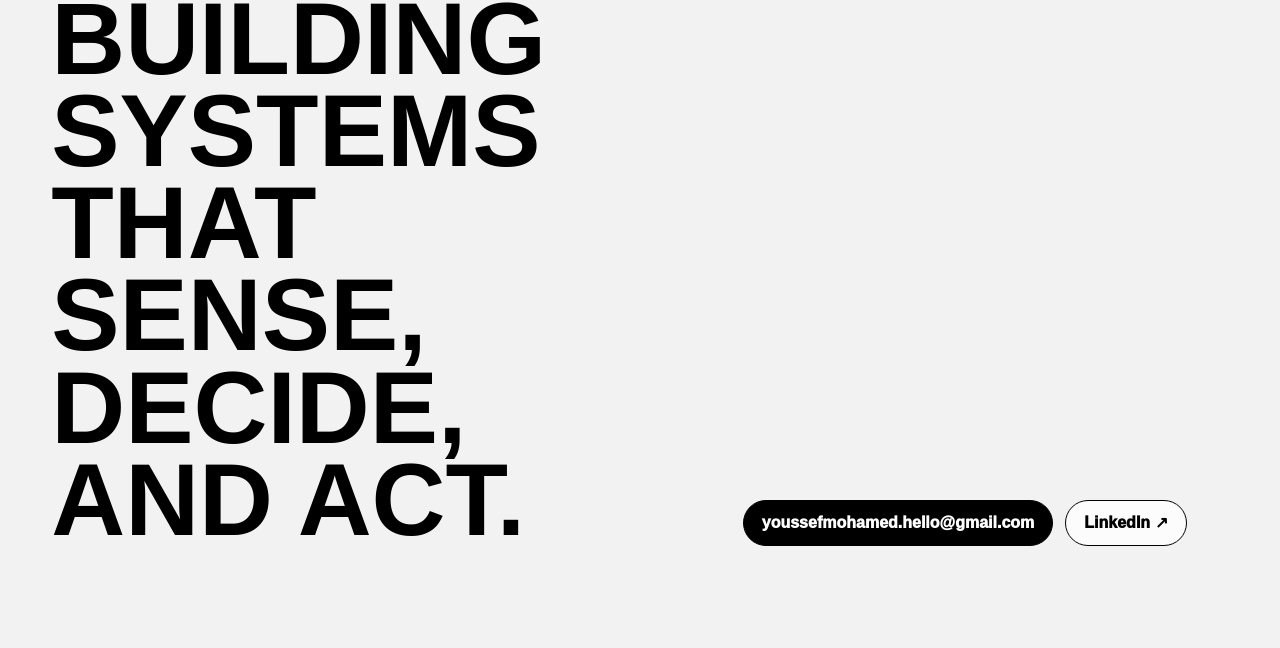
==== commit 2fa8b893: "Add files via upload" ====
--- a/index.html
+++ b/index.html
@@ -18,7 +18,7 @@
 <main id="main">
 <section class="hero"><div class="shell hero-grid"><div><p class="micro">YOUSEF ISMAIL / AUTONOMOUS ENGINEERING</p><h1 class="display">AUTONOMOUS<br>SYSTEMS<br>SOFTWARE ENGINEER</h1><p class="lead">I architect and validate end-to-end autonomous systems-from embedded avionics and sensor integration to machine-learning inference, cloud data pipelines, and engineering reports.</p><div class="actions"><a class="btn black" href="https://app.notion.com/p/39bf5271db8d8144888dfe8ed047adbc" target="_blank" rel="noopener noreferrer">Explore Project Archive ↗</a><a class="btn" href="experience.html">View Experience ↓</a></div></div><div class="visual robot-stage home-uav-stage"><div class="halo"></div><div class="orbit orbit-a"></div><div class="orbit orbit-b"></div><div class="robot-floor"></div><img class="robot" src="assets/uav-hero-cutout.png" alt="Autonomous UAV avionics platform concept"><div class="robot-caption"><span class="dot"></span><strong>UAV AVIONICS</strong><small>Flight-control integration / autonomous systems prototype</small></div></div></div></section>
 <section class="section" id="impact"><div class="shell metrics"><article class="panel metric reveal"><strong>12+</strong><p>Embedded sensors and modules integrated</p><small>CAN, UART, SPI, I2C, STM32, ARM Cortex-M</small></article><article class="panel metric reveal"><strong>40+</strong><p>Bench, subsystem, and integration tests completed</p><small>UAV avionics validation and hardware-software debugging</small></article><article class="panel metric reveal"><strong>4+</strong><p>Years of engineering experience</p><small>Autonomous systems, embedded avionics, AI, IoT, and industrial validation</small></article><article class="panel metric reveal"><strong>5+</strong><p>Selected autonomous systems projects</p><small>SKOLDERN, S/S1, agricAI, hazard detection UAV, and embedded R&D</small></article></div></section>
-<section class="section story"><div class="shell story-grid"><div class="reveal"><p class="micro">SKOLDERN / MIR-1</p><h2 class="display">FROM PHYSICAL INSPECTION TO ACTIONABLE DATA.</h2><p class="lead">SKOLDERN connects industrial inspection, edge sensing, predictive analytics, and automated reporting in one engineering workflow.</p></div><div class="data-visual reveal" aria-label="Animated inspection data diagram"><div class="diagram-ring"></div><div class="diagram-node n1">SENSE</div><div class="diagram-node n2">EDGE</div><div class="diagram-node n3">AI</div><div class="diagram-node n4">REPORT</div><div class="chart-bars"><span></span><span></span><span></span><span></span><span></span></div><div class="signal-line"></div></div></div><div class="shell" style="margin-top:54px"><div class="cards"><article class="panel card reveal"><h3 class="display">SKOLDERN MIR-1</h3><p>The SKOLDERN MIR-1 is designed to transform physical inspection into high-quality data, enabling accurate analysis, safer operations, and faster decision-making in industrial environments.</p></article><div class="cards"><article class="panel card reveal"><p class="micro">Safe & Remote Operation</p><p>Reduces human exposure to hazardous and high-risk environments.</p></article><article class="panel card reveal"><p class="micro">Real-Time Data Transmission</p><p>Streams data directly to the platform for instant analysis and insights.</p></article><article class="panel card reveal"><p class="micro">Multi-Sensor System</p><p>Captures thermal, vibration, and visual data for comprehensive inspection.</p></article><article class="panel card reveal"><p class="micro">Advanced Mobility</p><p>Designed for confined spaces, complex surfaces, and stable industrial inspection.</p></article></div></div></div><div class="shell s1-project-showcase reveal"><div class="s1-project-copy"><p class="micro">S/S1 / AUTONOMOUS INTELLIGENCE</p><h3 class="display">S/S1 COUNTER-JAMMING UAV AI.</h3><p>Developed an intelligent autonomy layer for the S/S1 UAV concept, focused on resilient navigation, degraded-link behavior, sensor-state validation, and decision support during interference scenarios.</p><div class="s1-project-points"><span>GNSS-degraded navigation logic</span><span>Telemetry recovery behavior</span><span>Embedded flight-control validation</span><span>AI-assisted mission decision flow</span></div></div><div class="s1-project-visual"><img src="assets/s1-exploded-uav.webp" alt="Exploded S/S1 autonomous UAV concept"><div class="s1-visual-caption"><span class="dot"></span><strong>S/S1 UAV</strong><small>Autonomy intelligence / counter-jamming development</small></div></div></div></section>
+<section class="section story"><div class="shell story-grid"><div class="reveal"><p class="micro">SKOLDERN / MIR-1</p><h2 class="display">FROM PHYSICAL INSPECTION TO ACTIONABLE DATA.</h2><p class="lead">SKOLDERN connects industrial inspection, edge sensing, predictive analytics, and automated reporting in one engineering workflow.</p></div><div class="data-visual reveal" aria-label="Animated inspection data diagram"><div class="diagram-ring"></div><div class="diagram-node n1">SENSE</div><div class="diagram-node n2">EDGE</div><div class="diagram-node n3">AI</div><div class="diagram-node n4">REPORT</div><div class="chart-bars"><span></span><span></span><span></span><span></span><span></span></div><div class="signal-line"></div></div></div><div class="shell" style="margin-top:54px"><div class="cards"><article class="panel card reveal"><h3 class="display">SKOLDERN MIR-1</h3><p>The SKOLDERN MIR-1 is designed to transform physical inspection into high-quality data, enabling accurate analysis, safer operations, and faster decision-making in industrial environments.</p></article><div class="cards"><article class="panel card reveal"><p class="micro">Safe & Remote Operation</p><p>Reduces human exposure to hazardous and high-risk environments.</p></article><article class="panel card reveal"><p class="micro">Real-Time Data Transmission</p><p>Streams data directly to the platform for instant analysis and insights.</p></article><article class="panel card reveal"><p class="micro">Multi-Sensor System</p><p>Captures thermal, vibration, and visual data for comprehensive inspection.</p></article><article class="panel card reveal"><p class="micro">Advanced Mobility</p><p>Designed for confined spaces, complex surfaces, and stable industrial inspection.</p></article></div></div></div><div class="shell s1-project-showcase reveal"><div class="s1-project-copy"><p class="micro">S/S1 / AUTONOMOUS INTELLIGENCE</p><h3 class="display">S/S1 COUNTER-JAMMING UAV AI.</h3><p>Developed an intelligent autonomy layer for the S/S1 UAV concept, focused on resilient navigation, degraded-link behavior, sensor-state validation, and decision support during interference scenarios.</p><div class="s1-project-points"><span>GNSS-degraded navigation logic</span><span>Telemetry recovery behavior</span><span>Embedded flight-control validation</span><span>AI-assisted mission decision flow</span></div></div><div class="s1-project-visual"><img src="assets/s1-exploded-uav-new.png" alt="Exploded S/S1 autonomous UAV concept"><div class="s1-visual-caption"><span class="dot"></span><strong>S/S1 UAV</strong><small>Autonomy intelligence / counter-jamming development</small></div></div></div></section>
 <section class="section"><div class="shell"><p class="micro">ENGINEERING DOMAINS</p><div class="domains" style="margin-top:18px"><article class="panel domain reveal"><h3 class="display">UAV AVIONICS</h3><p>Flight-control integration, embedded sensing, communication, and validation across UAV prototypes.</p></article><article class="panel domain reveal"><h3 class="display">ROBOTICS & AUTONOMY</h3><p>Inspection workflows, autonomy concepts, and machine-state interfaces built for field engineering.</p></article><article class="panel domain reveal"><h3 class="display">PREDICTIVE AI</h3><p>Failure analysis, ML inference, automated reporting, and production-oriented validation pipelines.</p></article><article class="panel domain reveal"><h3 class="display">EDGE-TO-CLOUD IoT</h3><p>MQTT, OPC UA, Modbus, SQL, dashboards, and Azure architectures for industrial data flow.</p></article></div></div></section>
 <section class="section" style="border-top:1px solid #000"><div class="shell about"><div class="portrait reveal"><img src="assets/yousef-headshot.webp" alt="Professional portrait of Yousef Ismail"></div><div class="reveal profile-copy"><p class="micro">PROFILE / ABOUT</p><p class="big-copy">Autonomous Systems Software Engineer focused on turning embedded hardware, sensor data, AI models, and industrial workflows into reliable systems that can sense, decide, and act in the real world.</p><p class="profile-note">My work connects UAV avionics, robotics concepts, predictive maintenance, remote sensing, and edge-to-cloud software into practical engineering products with clear validation and documentation.</p><div class="capability-strip"><span>Embedded Avionics</span><span>Predictive AI</span><span>Industrial IoT</span></div><div class="actions"><a class="btn black" href="skills.html">View Skills Matrix</a><a class="btn" href="https://app.notion.com/p/39bf5271db8d8144888dfe8ed047adbc" target="_blank" rel="noopener noreferrer">Open Project Archive ↗</a><a class="btn" href="mailto:youssefmohamed.hello@gmail.com">Start a Conversation</a></div></div></div></section>
 </main>
@@ -34,3 +34,4 @@
 
 
 
+
--- a/css/styles.css
+++ b/css/styles.css
@@ -118,3 +118,8 @@
 .skills-hero-visual img[src*="skills-dashboard-hero-cutout"]{background:transparent!important;mix-blend-mode:normal!important;border:0!important;box-shadow:none!important}
 .skills-hero-visual:after{opacity:.35}
 @media(max-width:760px){.skills-hero-visual:after{display:none!important}}
+
+/* S/S1 image cleanup: neutral stage so transparent UAV asset has no warm halo. */
+.s1-project-visual{background:linear-gradient(180deg,#f7f7f7,#eeeeee)!important}
+.s1-project-visual:before{opacity:.28}
+
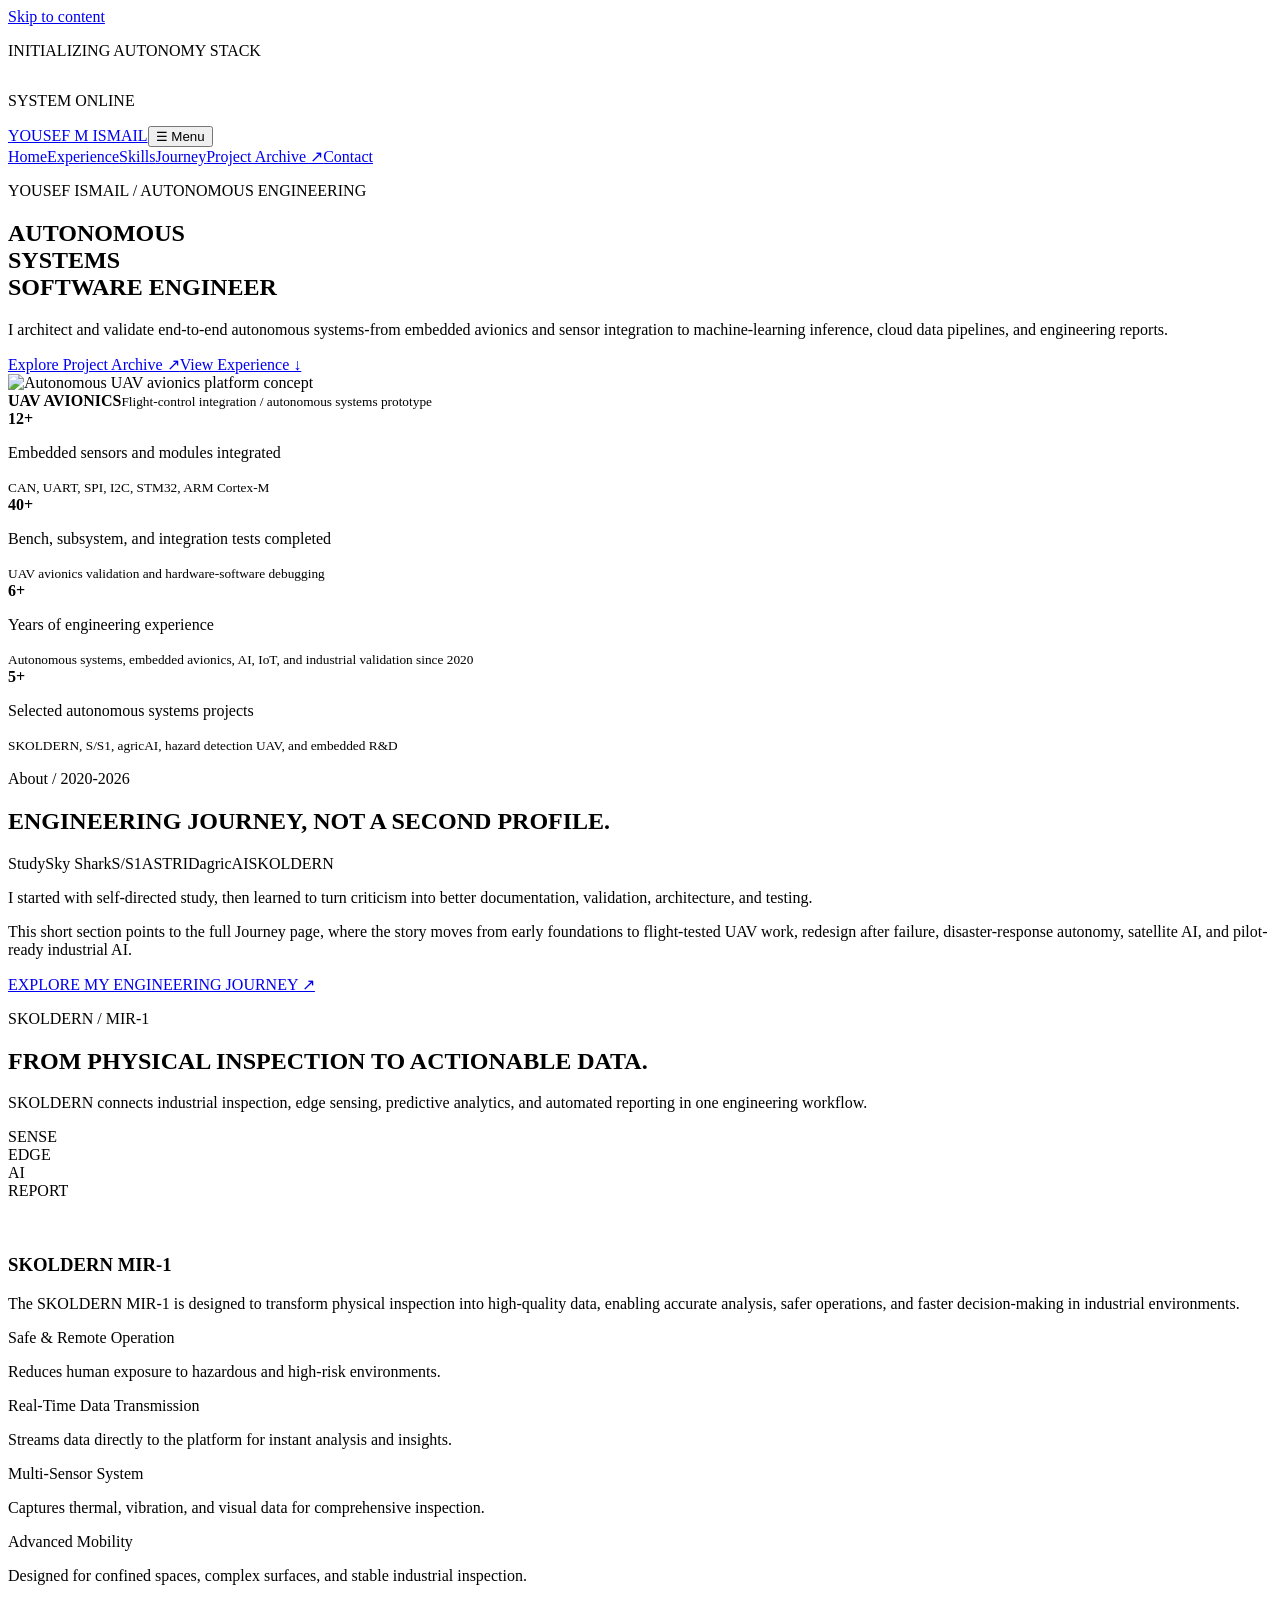
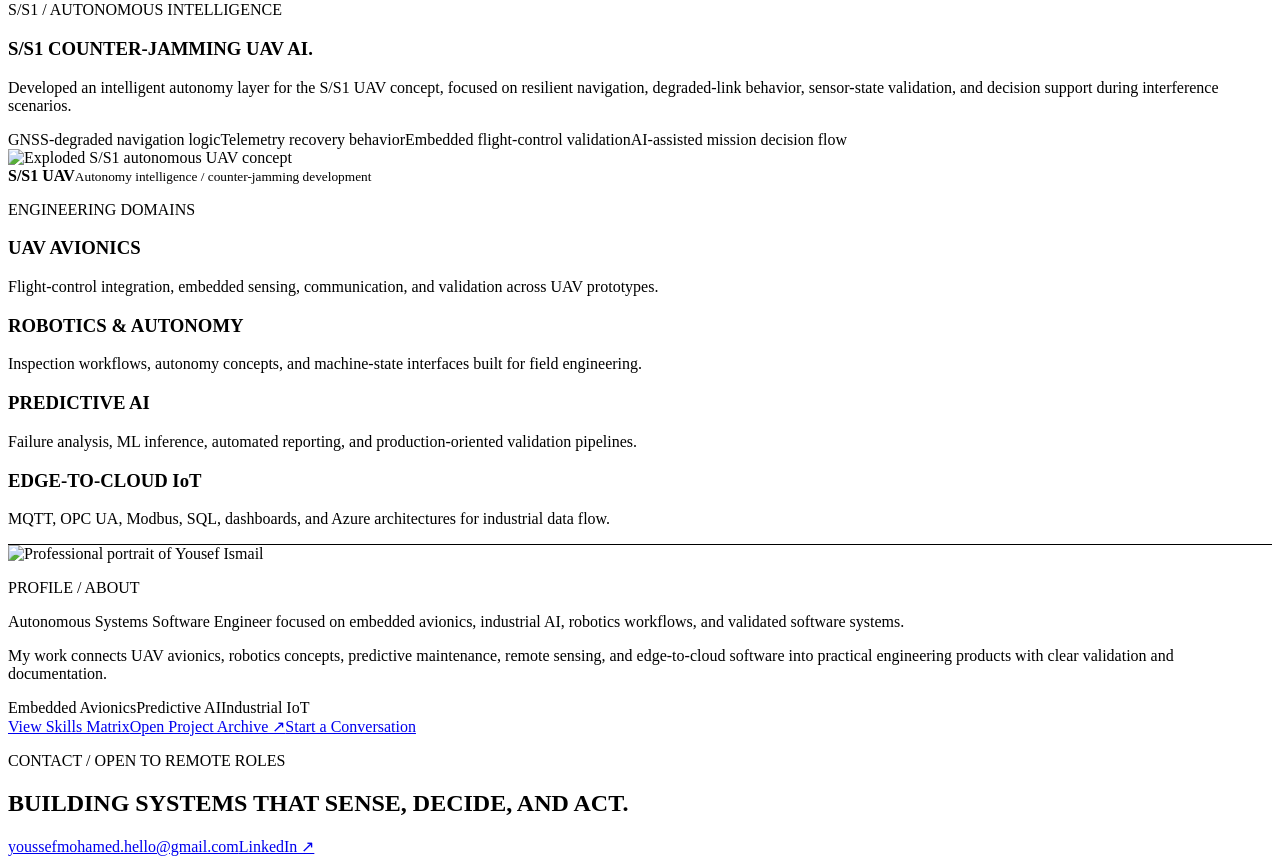
==== commit 33b1980c: "Add files via upload" ====
--- a/index.html
+++ b/index.html
@@ -14,13 +14,14 @@
 <body>
 <a class="skip" href="#main">Skip to content</a>
 <div class="boot" role="status" aria-live="polite"><div class="boot-card"><div style="display:flex;justify-content:space-between;align-items:center"><p class="micro">INITIALIZING AUTONOMY STACK</p><span class="dot"></span></div><div class="bar"><span></span></div><p class="micro">SYSTEM ONLINE</p></div></div>
-<header class="nav-wrap"><nav class="nav" aria-label="Primary navigation"><a class="brand micro" href="index.html"><span class="dot"></span> YOUSEF M ISMAIL</a><button class="btn menu-btn" type="button" aria-expanded="false">☰ Menu</button><div class="nav-links"><a class="btn" href="index.html">Home</a><a class="btn" href="experience.html">Experience</a><a class="btn" href="skills.html">Skills</a><a class="btn" href="https://app.notion.com/p/39bf5271db8d8144888dfe8ed047adbc" target="_blank" rel="noopener noreferrer">Project Archive ↗</a><a class="btn black" href="mailto:youssefmohamed.hello@gmail.com">Contact</a></div></nav></header>
+<header class="nav-wrap"><nav class="nav" aria-label="Primary navigation"><a class="brand micro" href="index.html"><span class="dot"></span> YOUSEF M ISMAIL</a><button class="btn menu-btn" type="button" aria-expanded="false">☰ Menu</button><div class="nav-links"><a class="btn" href="index.html">Home</a><a class="btn" href="experience.html">Experience</a><a class="btn" href="skills.html">Skills</a><a class="btn" href="journey/index.html">Journey</a><a class="btn" href="https://app.notion.com/p/39bf5271db8d8144888dfe8ed047adbc" target="_blank" rel="noopener noreferrer">Project Archive ↗</a><a class="btn black" href="mailto:youssefmohamed.hello@gmail.com">Contact</a></div></nav></header>
 <main id="main">
 <section class="hero"><div class="shell hero-grid"><div><p class="micro">YOUSEF ISMAIL / AUTONOMOUS ENGINEERING</p><h1 class="display">AUTONOMOUS<br>SYSTEMS<br>SOFTWARE ENGINEER</h1><p class="lead">I architect and validate end-to-end autonomous systems-from embedded avionics and sensor integration to machine-learning inference, cloud data pipelines, and engineering reports.</p><div class="actions"><a class="btn black" href="https://app.notion.com/p/39bf5271db8d8144888dfe8ed047adbc" target="_blank" rel="noopener noreferrer">Explore Project Archive ↗</a><a class="btn" href="experience.html">View Experience ↓</a></div></div><div class="visual robot-stage home-uav-stage"><div class="halo"></div><div class="orbit orbit-a"></div><div class="orbit orbit-b"></div><div class="robot-floor"></div><img class="robot" src="assets/uav-hero-cutout.png" alt="Autonomous UAV avionics platform concept"><div class="robot-caption"><span class="dot"></span><strong>UAV AVIONICS</strong><small>Flight-control integration / autonomous systems prototype</small></div></div></div></section>
-<section class="section" id="impact"><div class="shell metrics"><article class="panel metric reveal"><strong>12+</strong><p>Embedded sensors and modules integrated</p><small>CAN, UART, SPI, I2C, STM32, ARM Cortex-M</small></article><article class="panel metric reveal"><strong>40+</strong><p>Bench, subsystem, and integration tests completed</p><small>UAV avionics validation and hardware-software debugging</small></article><article class="panel metric reveal"><strong>4+</strong><p>Years of engineering experience</p><small>Autonomous systems, embedded avionics, AI, IoT, and industrial validation</small></article><article class="panel metric reveal"><strong>5+</strong><p>Selected autonomous systems projects</p><small>SKOLDERN, S/S1, agricAI, hazard detection UAV, and embedded R&D</small></article></div></section>
+<section class="section" id="impact"><div class="shell metrics"><article class="panel metric reveal"><strong>12+</strong><p>Embedded sensors and modules integrated</p><small>CAN, UART, SPI, I2C, STM32, ARM Cortex-M</small></article><article class="panel metric reveal"><strong>40+</strong><p>Bench, subsystem, and integration tests completed</p><small>UAV avionics validation and hardware-software debugging</small></article><article class="panel metric reveal"><strong>6+</strong><p>Years of engineering experience</p><small>Autonomous systems, embedded avionics, AI, IoT, and industrial validation since 2020</small></article><article class="panel metric reveal"><strong>5+</strong><p>Selected autonomous systems projects</p><small>SKOLDERN, S/S1, agricAI, hazard detection UAV, and embedded R&D</small></article></div></section>
+<section class="section journey-preview"><div class="shell journey-preview-grid"><div class="reveal"><p class="micro">About / 2020-2026</p><h2 class="display">ENGINEERING JOURNEY, NOT A SECOND PROFILE.</h2><div class="journey-mini-rail" aria-label="Journey milestones"><span>Study</span><span>Sky Shark</span><span>S/S1</span><span>ASTRID</span><span>agricAI</span><span>SKOLDERN</span></div></div><div class="reveal journey-preview-copy"><p class="lead">I started with self-directed study, then learned to turn criticism into better documentation, validation, architecture, and testing.</p><p>This short section points to the full Journey page, where the story moves from early foundations to flight-tested UAV work, redesign after failure, disaster-response autonomy, satellite AI, and pilot-ready industrial AI.</p><div class="actions"><a class="btn black" href="journey/index.html">EXPLORE MY ENGINEERING JOURNEY ↗</a></div></div></div></section>
 <section class="section story"><div class="shell story-grid"><div class="reveal"><p class="micro">SKOLDERN / MIR-1</p><h2 class="display">FROM PHYSICAL INSPECTION TO ACTIONABLE DATA.</h2><p class="lead">SKOLDERN connects industrial inspection, edge sensing, predictive analytics, and automated reporting in one engineering workflow.</p></div><div class="data-visual reveal" aria-label="Animated inspection data diagram"><div class="diagram-ring"></div><div class="diagram-node n1">SENSE</div><div class="diagram-node n2">EDGE</div><div class="diagram-node n3">AI</div><div class="diagram-node n4">REPORT</div><div class="chart-bars"><span></span><span></span><span></span><span></span><span></span></div><div class="signal-line"></div></div></div><div class="shell" style="margin-top:54px"><div class="cards"><article class="panel card reveal"><h3 class="display">SKOLDERN MIR-1</h3><p>The SKOLDERN MIR-1 is designed to transform physical inspection into high-quality data, enabling accurate analysis, safer operations, and faster decision-making in industrial environments.</p></article><div class="cards"><article class="panel card reveal"><p class="micro">Safe & Remote Operation</p><p>Reduces human exposure to hazardous and high-risk environments.</p></article><article class="panel card reveal"><p class="micro">Real-Time Data Transmission</p><p>Streams data directly to the platform for instant analysis and insights.</p></article><article class="panel card reveal"><p class="micro">Multi-Sensor System</p><p>Captures thermal, vibration, and visual data for comprehensive inspection.</p></article><article class="panel card reveal"><p class="micro">Advanced Mobility</p><p>Designed for confined spaces, complex surfaces, and stable industrial inspection.</p></article></div></div></div><div class="shell s1-project-showcase reveal"><div class="s1-project-copy"><p class="micro">S/S1 / AUTONOMOUS INTELLIGENCE</p><h3 class="display">S/S1 COUNTER-JAMMING UAV AI.</h3><p>Developed an intelligent autonomy layer for the S/S1 UAV concept, focused on resilient navigation, degraded-link behavior, sensor-state validation, and decision support during interference scenarios.</p><div class="s1-project-points"><span>GNSS-degraded navigation logic</span><span>Telemetry recovery behavior</span><span>Embedded flight-control validation</span><span>AI-assisted mission decision flow</span></div></div><div class="s1-project-visual"><img src="assets/s1-exploded-uav-new.png" alt="Exploded S/S1 autonomous UAV concept"><div class="s1-visual-caption"><span class="dot"></span><strong>S/S1 UAV</strong><small>Autonomy intelligence / counter-jamming development</small></div></div></div></section>
 <section class="section"><div class="shell"><p class="micro">ENGINEERING DOMAINS</p><div class="domains" style="margin-top:18px"><article class="panel domain reveal"><h3 class="display">UAV AVIONICS</h3><p>Flight-control integration, embedded sensing, communication, and validation across UAV prototypes.</p></article><article class="panel domain reveal"><h3 class="display">ROBOTICS & AUTONOMY</h3><p>Inspection workflows, autonomy concepts, and machine-state interfaces built for field engineering.</p></article><article class="panel domain reveal"><h3 class="display">PREDICTIVE AI</h3><p>Failure analysis, ML inference, automated reporting, and production-oriented validation pipelines.</p></article><article class="panel domain reveal"><h3 class="display">EDGE-TO-CLOUD IoT</h3><p>MQTT, OPC UA, Modbus, SQL, dashboards, and Azure architectures for industrial data flow.</p></article></div></div></section>
-<section class="section" style="border-top:1px solid #000"><div class="shell about"><div class="portrait reveal"><img src="assets/yousef-headshot.webp" alt="Professional portrait of Yousef Ismail"></div><div class="reveal profile-copy"><p class="micro">PROFILE / ABOUT</p><p class="big-copy">Autonomous Systems Software Engineer focused on turning embedded hardware, sensor data, AI models, and industrial workflows into reliable systems that can sense, decide, and act in the real world.</p><p class="profile-note">My work connects UAV avionics, robotics concepts, predictive maintenance, remote sensing, and edge-to-cloud software into practical engineering products with clear validation and documentation.</p><div class="capability-strip"><span>Embedded Avionics</span><span>Predictive AI</span><span>Industrial IoT</span></div><div class="actions"><a class="btn black" href="skills.html">View Skills Matrix</a><a class="btn" href="https://app.notion.com/p/39bf5271db8d8144888dfe8ed047adbc" target="_blank" rel="noopener noreferrer">Open Project Archive ↗</a><a class="btn" href="mailto:youssefmohamed.hello@gmail.com">Start a Conversation</a></div></div></div></section>
+<section class="section" style="border-top:1px solid #000"><div class="shell about"><div class="portrait reveal"><img src="assets/yousef-headshot.webp" alt="Professional portrait of Yousef Ismail"></div><div class="reveal profile-copy"><p class="micro">PROFILE / ABOUT</p><p class="big-copy">Autonomous Systems Software Engineer focused on embedded avionics, industrial AI, robotics workflows, and validated software systems.</p><p class="profile-note">My work connects UAV avionics, robotics concepts, predictive maintenance, remote sensing, and edge-to-cloud software into practical engineering products with clear validation and documentation.</p><div class="capability-strip"><span>Embedded Avionics</span><span>Predictive AI</span><span>Industrial IoT</span></div><div class="actions"><a class="btn black" href="skills.html">View Skills Matrix</a><a class="btn" href="https://app.notion.com/p/39bf5271db8d8144888dfe8ed047adbc" target="_blank" rel="noopener noreferrer">Open Project Archive ↗</a><a class="btn" href="mailto:youssefmohamed.hello@gmail.com">Start a Conversation</a></div></div></div></section>
 </main>
 <footer class="section footer"><div class="shell footer-grid"><div><p class="micro">CONTACT / OPEN TO REMOTE ROLES</p><h2 class="display">BUILDING SYSTEMS THAT SENSE, DECIDE, AND ACT.</h2></div><div class="actions"><a class="btn black" href="mailto:youssefmohamed.hello@gmail.com">youssefmohamed.hello@gmail.com</a><a class="btn" href="https://www.linkedin.com/in/yuosfe/" target="_blank" rel="noopener noreferrer">LinkedIn ↗</a></div></div></footer>
 <script src="js/main.js"></script>
